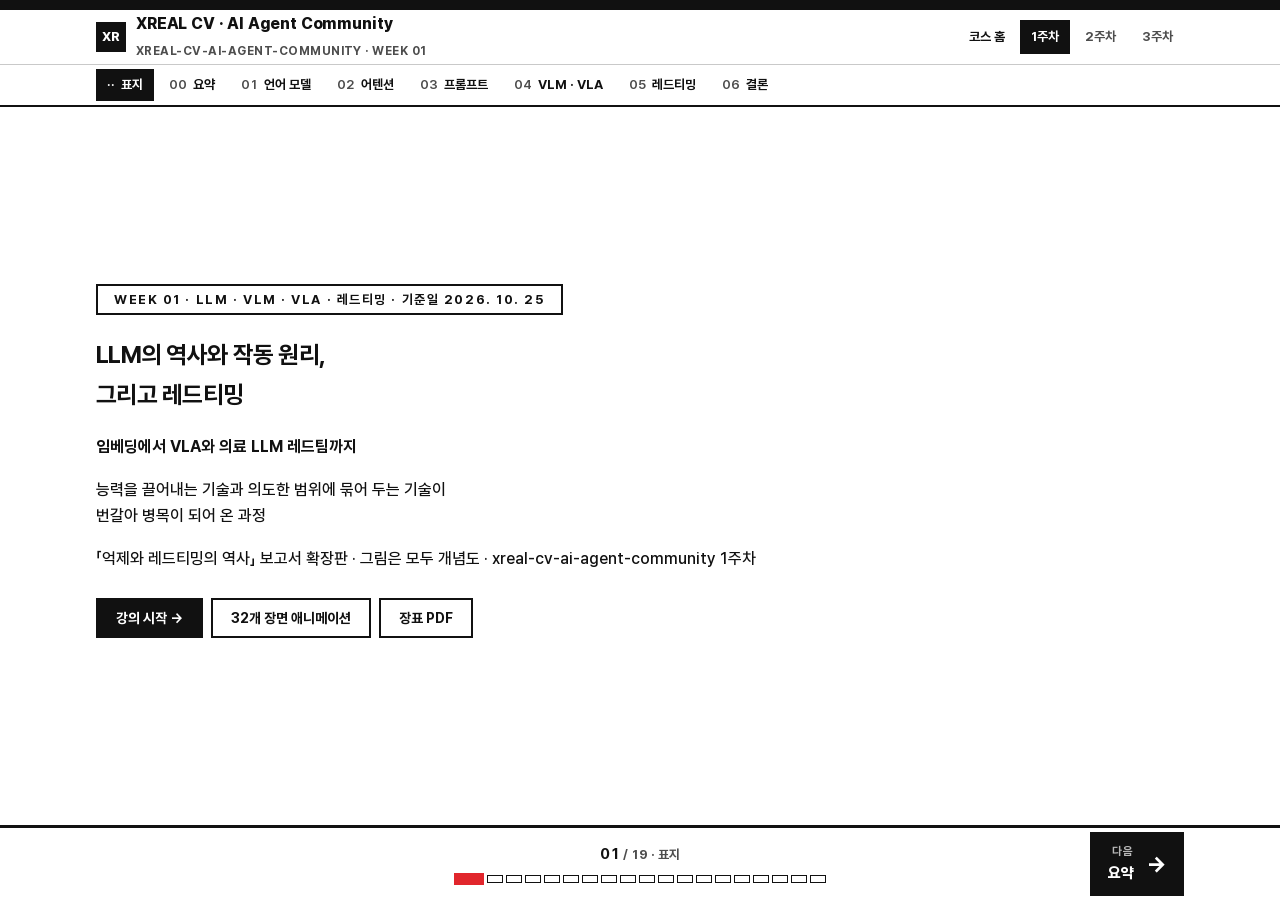
==== week1/index.html @ 7876fa95 "1주차를 스크롤 없는 슬라이드로 변경 긴 장을 19개 슬라이드로 나누고, 넓은 화면에서는 화면 높이에 맞춰 자동 축소한다. 휠·스페이스로도 넘긴다. 휴대폰은 슬라이드 안 스크롤 유" ====
<!doctype html>
<html lang="ko">
<head>
<meta charset="utf-8">
<meta name="viewport" content="width=device-width,initial-scale=1,viewport-fit=cover">
<title>1주차 · LLM의 역사와 작동 원리, 그리고 레드티밍 — XREAL CV · AI Agent Community</title>
<meta name="description" content="xreal-cv-ai-agent-community 1주차 강의. 임베딩에서 VLA와 의료 LLM 레드티밍까지.">
<link rel="stylesheet" href="../assets/style.css">
<style>
.secnav{border-top:1.5px solid var(--rule)}
.secnav .wrap{flex-wrap:nowrap!important;display:flex;gap:4px;overflow-x:auto;min-height:40px;align-items:center;scrollbar-width:none}
.secnav a{font-size:13px;font-weight:700;text-decoration:none;padding:4px 10px;white-space:nowrap;border:1.5px solid transparent}
.secnav a b{color:var(--sub);font-weight:600;margin-right:6px;font-variant-numeric:tabular-nums}
.secnav a:hover{border-color:var(--ink)}
.secnav a.on{background:var(--ink);color:#fff}
.secnav a.on b{color:#fff}
.secnav a.ok::after{content:" ✓";color:var(--accent)}
.sec{scroll-margin-top:104px}

/* 데모 공통 */
.demo{border:3px solid var(--ink);margin-top:28px}
.demo-h{display:flex;align-items:center;gap:12px;flex-wrap:wrap;border-bottom:2px solid var(--ink);padding:12px 18px}
.demo-h .tag{min-width:0}
.demo-h strong{font-size:17px;font-weight:800}
.demo-h .hint{margin-left:auto;font-size:12.5px;color:var(--sub);font-weight:700}
.demo-b{padding:22px}
.demo-f{border-top:1.5px solid var(--rule);padding:10px 18px;font-size:13px;color:var(--sub)}
.anim-link{display:inline-flex;gap:6px;align-items:center;font-size:13.5px;font-weight:700;margin-top:18px;text-decoration:none;border-bottom:2px solid var(--accent)}
.anim-link:hover{color:var(--accent)}

/* 연표 */
.tl{position:relative;display:grid;grid-template-columns:repeat(10,minmax(0,1fr));gap:6px;padding:8px 0 4px}
.tl::before{content:"";position:absolute;left:0;right:0;top:50%;height:2px;background:var(--ink)}
.tl button{position:relative;z-index:1;border:0;background:var(--ink);color:#fff;font-weight:800;font-size:15px;padding:9px 0;cursor:pointer;transition:background .15s,transform .15s}
.tl button:hover{transform:translateY(-2px)}
.tl button[aria-selected="true"]{background:var(--accent)}
.eras{display:grid;grid-template-columns:2fr 2fr 2fr 1fr 2fr 1fr;gap:6px;margin-top:14px}
.eras span{border:2px solid var(--ink);text-align:center;font-weight:800;font-size:13.5px;padding:8px 4px;transition:background .2s,color .2s}
.eras span.on{background:var(--ink);color:#fff}
.tl-card{display:grid;grid-template-columns:auto 1fr;gap:20px;align-items:start;border:2px solid var(--ink);margin-top:20px;padding:20px 22px;min-height:132px}
.tl-card .yr{font-size:52px;font-weight:800;line-height:1;letter-spacing:-.04em;color:var(--accent);font-variant-numeric:tabular-nums}
.tl-card h4{margin:0 0 4px;font-size:22px;font-weight:800}
.tl-card .who{font-weight:700;color:var(--sub);font-size:14px}
.tl-card p{margin:8px 0 0}
.tl-ctl{display:flex;gap:6px;margin-top:12px;flex-wrap:wrap}
@media (max-width:760px){.tl{grid-template-columns:repeat(5,minmax(0,1fr))}.tl::before{display:none}.eras{grid-template-columns:repeat(3,1fr)}.tl-card{grid-template-columns:1fr}.tl-card .yr{font-size:40px}}

/* n-gram */
.ng-ctx{display:flex;flex-wrap:wrap;gap:10px;align-items:stretch}
.wbox{border:2.5px solid var(--ink);padding:10px 18px;text-align:center;min-width:110px}
.wbox b{display:block;font-size:18px;font-weight:800}
.wbox span{font-size:12.5px;color:var(--sub)}
.wbox.dash{border-style:dashed;border-color:var(--sub);color:var(--sub)}
.wbox.solid{background:var(--ink);color:#fff}
.wbox.solid span{color:#ddd}
.wbox.solid.pulse{animation:pulse 1.6s infinite}
@keyframes pulse{50%{background:var(--accent)}}
.bars{margin-top:22px;display:grid;gap:10px}
.brow{display:grid;grid-template-columns:72px 1fr 54px 150px;gap:12px;align-items:center}
.brow label{font-weight:800;text-align:right}
.brow .trk{height:30px;border-left:2px solid var(--ink);position:relative}
.brow .trk i{position:absolute;left:0;top:0;bottom:0;width:0;border:2px solid var(--ink);border-left:0;transition:width .45s cubic-bezier(.2,.7,.2,1)}
.brow.top .trk i{background:var(--ink)}
.brow .p{font-weight:800;font-variant-numeric:tabular-nums}
.brow input{width:100%;accent-color:var(--accent)}
.brow small{display:block;font-size:11.5px;color:var(--sub);text-align:center}
@media (max-width:640px){.brow{grid-template-columns:60px 1fr 46px}.brow .ctl{grid-column:1/-1}}
.toggle{display:inline-flex;align-items:center;gap:8px;font-weight:700;font-size:14px;cursor:pointer;margin-top:14px}
.toggle input{accent-color:var(--accent);width:18px;height:18px}
.boom{display:grid;grid-template-columns:auto 1fr;gap:18px;align-items:center;margin-top:8px}
.boom input{accent-color:var(--accent);width:100%}
.boom .val{font-size:34px;font-weight:800;letter-spacing:-.03em;font-variant-numeric:tabular-nums}
.boom .val sup{font-size:18px}
.logbar{height:14px;border:2px solid var(--ink);margin-top:10px}
.logbar i{display:block;height:100%;background:var(--accent);transition:width .35s}

/* 셀프 어텐션 */
.toks{display:flex;flex-wrap:wrap;gap:8px}
.tok{position:relative;border:2.5px solid var(--ink);padding:10px 14px 26px;min-width:76px;text-align:center;font-weight:800;font-size:17px;transition:background .3s,color .3s,border-color .3s}
.tok .w{position:absolute;left:0;right:0;bottom:4px;font-size:12px;font-weight:700;color:var(--sub);font-variant-numeric:tabular-nums}
.tok .heat{position:absolute;left:0;bottom:0;height:4px;background:var(--accent);width:0;transition:width .5s}
.tok.q{background:var(--ink);color:#fff}
.tok.q .w{color:#ccc}
.tok.max{border-color:var(--accent);background:var(--accent-soft)}
.att-steps{display:grid;grid-template-columns:repeat(5,minmax(0,1fr));gap:6px;margin-top:20px}
.att-steps button{border:2px solid var(--ink);background:var(--bg);padding:10px 8px;font-weight:800;font-size:13.5px;cursor:pointer;text-align:left;line-height:1.35}
.att-steps button small{display:block;font-weight:600;color:var(--sub);font-size:12px}
.att-steps button[aria-selected="true"]{background:var(--ink);color:#fff}
.att-steps button[aria-selected="true"] small{color:#ccc}
.att-steps button.past{border-color:var(--accent)}
.att-say{margin-top:14px;min-height:3.3em;font-weight:600}
@media (max-width:700px){.att-steps{grid-template-columns:1fr 1fr}}

/* 마스크 격자 */
.mask-wrap{display:grid;grid-template-columns:minmax(0,auto) 1fr;gap:28px;align-items:start;margin-top:20px}
.mgrid{display:grid;gap:3px}
.mgrid i{width:30px;height:30px;border:1.5px solid var(--ink);background:var(--bg);transition:background .25s,opacity .25s,border-color .25s}
.mgrid i.on{background:var(--ink)}
.mgrid i.x{background:var(--accent);border-color:var(--accent)}
.mgrid i.off{opacity:.25}
.mlegend{display:flex;flex-wrap:wrap;gap:14px;font-size:12.5px;font-weight:700;margin-top:10px}
.mlegend span::before{content:"";display:inline-block;width:12px;height:12px;border:1.5px solid var(--ink);margin-right:6px;vertical-align:-1px}
.mlegend .a::before{background:var(--ink)}
.mlegend .b::before{background:var(--accent);border-color:var(--accent)}
.mlegend .c::before{opacity:.25}
.minfo dl{margin:0;display:grid;grid-template-columns:96px 1fr;gap:8px 14px}
.minfo dt{font-weight:800}
.minfo dd{margin:0}
@media (max-width:700px){.mask-wrap{grid-template-columns:1fr}.mgrid i{width:26px;height:26px}}

/* 프롬프트 방법론 */
.pm-grid{display:grid;grid-template-columns:repeat(auto-fill,minmax(min(100%,230px),1fr));gap:10px;margin-top:18px}
.pm{border:2px solid var(--ink);background:var(--bg);padding:14px 16px;text-align:left;cursor:pointer;transition:transform .15s,box-shadow .15s,opacity .25s}
.pm:hover{transform:translate(-3px,-3px);box-shadow:5px 5px 0 var(--ink)}
.pm[aria-expanded="true"]{background:var(--ink);color:#fff;box-shadow:5px 5px 0 var(--accent)}
.pm .g{font-size:11.5px;font-weight:800;letter-spacing:.06em;color:var(--accent)}
.pm .n{display:block;font-size:17px;font-weight:800;margin-top:2px}
.pm.dim{opacity:.18}
.pm-detail{border:3px solid var(--ink);margin-top:14px;padding:18px 22px;display:grid;grid-template-columns:1fr auto;gap:10px 20px;align-items:start}
.pm-detail h4{margin:0;font-size:22px;font-weight:800}
.pm-detail p{margin:4px 0 0}
.pm-detail .src{font-size:13.5px;color:var(--sub);grid-column:1/-1}
.pm-detail .src a{color:var(--ink);font-weight:700}
.pm-detail .num{font-size:40px;font-weight:800;line-height:1;color:var(--accent);font-variant-numeric:tabular-nums}

.flow{display:grid;gap:8px;justify-items:center;min-height:300px;margin-top:6px}
.frow{display:flex;gap:8px;justify-content:center;flex-wrap:wrap;opacity:0;transform:translateY(8px);transition:opacity .35s,transform .35s}
.frow.in{opacity:1;transform:none}
.fb{border:2px solid var(--ink);padding:7px 14px;font-weight:800;font-size:14px;min-width:84px;text-align:center;background:var(--bg)}
.fb.s{background:var(--ink);color:#fff}
.fb.r{border-color:var(--accent);color:var(--accent)}
.fb.x{border-style:dashed;border-color:var(--sub);color:var(--sub);text-decoration:line-through}
.fb.a{background:var(--accent);border-color:var(--accent);color:#fff}
.farr{font-weight:800;color:var(--sub);line-height:1}

.bb{display:grid;grid-template-columns:1fr 1fr;gap:0;border:3px solid var(--ink);margin-top:20px}
.bb > div{padding:20px 22px;transition:opacity .3s,background .3s}
.bb > div + div{border-left:3px solid var(--ink)}
.bb h4{margin:0 0 10px;font-size:18px;font-weight:800}
.bb pre{white-space:pre-wrap;font-family:var(--mono);font-size:13.5px;background:var(--soft);padding:12px 14px;margin:0 0 12px;line-height:1.55;border-left:4px solid var(--ink)}
.bb .old pre{border-left-color:var(--accent)}
.bb .dim{opacity:.3}
.bb .hot{background:var(--accent-soft)}
.switch{display:inline-flex;border:2px solid var(--ink);margin-top:18px}
.switch button{border:0;background:var(--bg);font-weight:800;font-size:14px;padding:9px 18px;cursor:pointer}
.switch button[aria-pressed="true"]{background:var(--ink);color:#fff}
@media (max-width:760px){.bb{grid-template-columns:1fr}.bb > div + div{border-left:0;border-top:3px solid var(--ink)}}

/* 파이프라인 (VLM · VLA) */
.pipe{display:flex;align-items:stretch;gap:0;flex-wrap:wrap;row-gap:10px}
.pipe .st{flex:1 1 120px;border:2.5px solid var(--ink);padding:12px 12px;text-align:center;transition:background .3s,color .3s,border-color .3s,transform .3s;background:var(--bg)}
.pipe .st b{display:block;font-size:15.5px;font-weight:800}
.pipe .st span{display:block;font-size:12.5px;color:var(--sub);margin-top:2px}
.pipe .st.on{border-color:var(--accent);background:var(--accent-soft);transform:translateY(-3px)}
.pipe .st.solid{background:var(--ink);color:#fff}
.pipe .st.solid span{color:#ccc}
.pipe .st.solid.on{background:var(--accent);border-color:var(--accent)}
.pipe .ar{flex:0 0 26px;display:grid;place-items:center;font-weight:800;color:var(--sub)}
.pipe .ar.on{color:var(--accent)}
.say{margin-top:16px;border-left:4px solid var(--accent);padding:6px 14px;min-height:3.2em;font-weight:600}
@media (max-width:760px){.pipe{flex-direction:column}.pipe .ar{transform:rotate(90deg);height:22px}}

/* 공격면 */
.surf{display:grid;grid-template-columns:repeat(5,minmax(0,1fr));gap:0;border:3px solid var(--ink)}
.surf .col{border-left:1.5px solid var(--ink);cursor:pointer;transition:background .2s,opacity .25s}
.surf .col:first-child{border-left:0}
.surf .col h5{margin:0;background:var(--ink);color:#fff;font-size:14.5px;font-weight:800;padding:10px 12px;text-align:center}
.surf .col ul{list-style:none;margin:0;padding:10px 12px;font-size:13.5px;min-height:110px}
.surf .col li{padding:3px 0}
.surf .col .def{border-top:1.5px dashed var(--ink);background:var(--soft)}
.surf .col .thr li::before{content:"■ ";color:var(--accent);font-size:10px}
.surf .col .def li::before{content:"□ ";font-size:10px}
.surf.focus .col{opacity:.3}
.surf.focus .col.on{opacity:1;background:var(--accent-soft)}
.surf.focus .col.on h5{background:var(--accent)}
.phase{display:grid;grid-template-columns:3fr 2fr;margin-bottom:8px;font-weight:800;font-size:13px;letter-spacing:.06em}
.phase span:last-child{text-align:right}
@media (max-width:860px){.surf{grid-template-columns:1fr 1fr}.surf .col{border-top:1.5px solid var(--ink)}.phase{display:none}}

.acc{border:3px solid var(--ink);margin-top:20px}
.acc details{border-top:1.5px solid var(--ink)}
.acc details:first-child{border-top:0}
.acc summary{list-style:none;cursor:pointer;padding:14px 18px;font-weight:800;font-size:16.5px;display:flex;gap:12px;align-items:center}
.acc summary::-webkit-details-marker{display:none}
.acc summary::after{content:"+";margin-left:auto;font-size:22px;line-height:1;transition:transform .2s}
.acc details[open] summary{background:var(--ink);color:#fff}
.acc details[open] summary::after{transform:rotate(45deg)}
.acc summary small{font-weight:600;font-size:13px;color:var(--sub)}
.acc details[open] summary small{color:#ccc}
.acc .bd{padding:14px 18px 18px;display:grid;grid-template-columns:120px 1fr;gap:6px 14px}
.acc .bd b{font-size:13.5px}

.coevo{width:100%;border-collapse:separate;border-spacing:0 8px;margin-top:14px}
.coevo th{font-size:13px;letter-spacing:.06em;text-align:left;padding:0 10px}
.coevo td{border:2px solid var(--ink);padding:11px 14px;font-weight:700;transition:background .3s,color .3s,border-color .3s}
.coevo td.arw{border:0;width:34px;text-align:center;color:var(--sub);padding:0}
.coevo tr{cursor:pointer}
.coevo tr.on td.c1{background:var(--ink);color:#fff}
.coevo tr.on td.c2{background:var(--accent);border-color:var(--accent);color:#fff;transition-delay:.25s}
.coevo tr.on td.c3{background:var(--accent-soft);border-color:var(--accent);transition-delay:.5s}
.coevo tr.on td.arw{color:var(--accent)}
@media (max-width:700px){.coevo td{padding:8px;font-size:13px}.coevo td.arw{width:16px}}

.concl .panel{position:relative;padding-top:56px}
.concl .n{position:absolute;top:0;left:0;background:var(--ink);color:#fff;font-weight:800;font-size:22px;width:44px;height:44px;display:grid;place-items:center}
.concl .panel:hover .n{background:var(--accent)}
.nextbox{margin-top:24px;border:3px solid var(--accent);padding:18px 22px;display:grid;grid-template-columns:120px 1fr;gap:14px}
.nextbox b{color:var(--accent);font-size:18px}
.nextbox p{margin:0}
@media (max-width:640px){.nextbox{grid-template-columns:1fr}}

/* ---------- 슬라이드: 한 화면에 한 장 ---------- */
body.paged{padding-bottom:84px}
.slide{display:none}
.slide.cur{display:block;animation:pgin .45s cubic-bezier(.2,.7,.2,1)}
.slide.cur.back{animation-name:pgback}
@keyframes pgin{from{opacity:0;transform:translateX(40px)}to{opacity:1;transform:none}}
@keyframes pgback{from{opacity:0;transform:translateX(-40px)}to{opacity:1;transform:none}}
.paged .sec{padding:0}
.paged .slide{padding:28px 0 24px}
.paged .slide > .hero{padding:0}
.paged .demo:first-child,.paged .slide > .tscroll:first-child .tbl,.paged .slide > .acc:first-child{margin-top:0}
.paged .foot{display:none}
.cont{display:flex;align-items:center;gap:10px;margin-bottom:16px;font-size:13px;font-weight:700;color:var(--sub)}
.cont .tag{min-width:0;padding:2px 12px}
/* 넓은 화면: 스크롤 없이 화면에 맞춘다 */
body.fit{overflow:hidden;height:100vh;height:100dvh;padding-bottom:0}
.fit main{position:fixed;left:0;right:0;top:var(--top,110px);bottom:var(--bot,76px);max-width:none;padding:0;overflow:hidden}
.fit .slide.cur{display:flex;flex-direction:column;justify-content:center;height:100%;padding:0}
.fit .slide .fitbox{width:100%;max-width:1120px;margin:0 auto;padding:18px max(16px,env(safe-area-inset-left,0px))}
.zoom-note{position:fixed;right:12px;top:calc(var(--top,110px) + 8px);z-index:30;font-size:11px;font-weight:700;color:var(--sub);background:var(--bg);border:1px solid var(--rule);padding:1px 6px;display:none}
.fit .zoom-note.on{display:none}
.fit .pm-grid{grid-template-columns:repeat(6,minmax(0,1fr));gap:8px;margin-top:14px}
.fit .pm{padding:10px 12px}
.fit .pm .n{font-size:15px}
.fit .pm-detail{padding:14px 18px;margin-top:12px}
.fit .pm-detail .num{font-size:32px}
.fit .bb > div{padding:16px 18px}
.fit .bb pre{margin-bottom:8px}
.fit .sec-head h2{font-size:clamp(24px,3.2vw,38px)}
.pager{position:fixed;left:0;right:0;bottom:0;z-index:45;background:var(--bg);border-top:3px solid var(--ink)}
.pager .wrap{display:grid;grid-template-columns:minmax(0,1fr) auto minmax(0,1fr);align-items:center;gap:16px;min-height:72px;padding-bottom:env(safe-area-inset-bottom,0px)}
.pg-btn{display:flex;align-items:center;gap:12px;border:2px solid var(--ink);background:var(--bg);padding:8px 16px;cursor:pointer;text-align:left;justify-self:start;max-width:100%;transition:background .15s,color .15s,border-color .15s}
.pg-btn.next{justify-self:end;text-align:right;background:var(--ink);color:#fff}
.pg-btn .k{font-size:22px;font-weight:800;line-height:1;transition:transform .2s}
.pg-btn .t{display:flex;flex-direction:column;min-width:0}
.pg-btn small{font-size:11.5px;font-weight:700;letter-spacing:.08em;opacity:.7}
.pg-btn b{font-size:15px;font-weight:800;white-space:nowrap;overflow:hidden;text-overflow:ellipsis}
.pg-btn:hover{border-color:var(--accent)}
.pg-btn.next:hover{background:var(--accent)}
.pg-btn:hover .k{transform:translateX(-4px)}
.pg-btn.next:hover .k{transform:translateX(4px)}
.pg-btn[disabled]{visibility:hidden}
.pg-mid{text-align:center}
.pg-count{font-size:13px;font-weight:700;color:var(--sub);font-variant-numeric:tabular-nums}
.pg-count b{color:var(--ink);font-size:15px}
.pg-dots{display:flex;align-items:center;gap:3px;height:14px;justify-content:center;margin-top:6px}
.pg-dots button{width:16px;height:8px;border:1.5px solid var(--ink);background:var(--bg);padding:0;cursor:pointer;transition:background .2s,width .2s}
.pg-dots button.seen{background:var(--rule)}
.pg-dots button.ok{background:var(--ink)}
.pg-dots button.grp{height:12px}
.pg-dots button.cur{background:var(--accent);border-color:var(--accent);width:30px}
.nextcard{display:grid;grid-template-columns:auto 1fr auto;align-items:center;gap:24px;margin-top:64px;border:4px solid var(--ink);padding:26px 30px;text-decoration:none;cursor:pointer;background:var(--bg);width:100%;text-align:left;transition:background .2s,color .2s,box-shadow .2s,transform .2s}
.nextcard .lb{font-size:13px;font-weight:800;letter-spacing:.14em;color:var(--accent)}
.nextcard .nm{font-size:clamp(24px,3.6vw,38px);font-weight:800;letter-spacing:-.03em;line-height:1.15}
.nextcard .ds{font-size:14.5px;color:var(--sub);margin-top:4px}
.nextcard .ar{font-size:44px;font-weight:800;transition:transform .2s}
.nextcard .no{font-size:56px;font-weight:800;line-height:1;letter-spacing:-.04em;font-variant-numeric:tabular-nums}
.nextcard:hover{background:var(--ink);color:#fff;transform:translate(-4px,-4px);box-shadow:8px 8px 0 var(--accent)}
.nextcard:hover .ds{color:#ccc}
.nextcard:hover .ar{transform:translateX(8px)}
@media (max-width:700px){
  .pager .wrap{grid-template-columns:auto 1fr auto;gap:8px;min-height:62px}
  .pg-btn{padding:8px 12px}.pg-btn .t{display:none}
  .pg-dots button{width:14px}.pg-dots button.cur{width:24px}
  .nextcard{grid-template-columns:1fr auto;padding:20px}.nextcard .no{display:none}
}
</style>
</head>
<body>
<header class="topbar">
  <div class="wrap">
    <a class="brand" href="../"><span class="mark">XR</span><span>XREAL CV · AI Agent Community<br><small>XREAL-CV-AI-AGENT-COMMUNITY · WEEK 01</small></span></a>
    <nav class="topnav" aria-label="주차">
      <a href="../">코스 홈</a>
      <a href="./" aria-current="page">1주차</a>
      <a href="../week2/" class="locked">2주차</a>
      <a href="../week3/" class="locked">3주차</a>
    </nav>
  </div>
  <nav class="secnav" aria-label="장 이동">
    <div class="wrap" id="secnav">
      <a href="#cover"><b>··</b>표지</a>
      <a href="#summary"><b>00</b>요약</a>
      <a href="#lm" data-k="lm"><b>01</b>언어 모델</a>
      <a href="#att" data-k="att"><b>02</b>어텐션</a>
      <a href="#prompt" data-k="prompt"><b>03</b>프롬프트</a>
      <a href="#vlm" data-k="vlm"><b>04</b>VLM · VLA</a>
      <a href="#redteam" data-k="redteam"><b>05</b>레드티밍</a>
      <a href="#conclusion"><b>06</b>결론</a>
    </div>
  </nav>
  <div class="readbar"></div>
</header>

<main class="wrap">
  <!-- 표지 -->
  <section class="hero" id="cover" data-name="표지">
    <div class="rv"><span class="tag line">WEEK 01 · LLM · VLM · VLA · 레드티밍 · 기준일 2026. 10. 25</span></div>
    <h1 class="rv">LLM의 역사와 작동 원리,<br>그리고 레드티밍</h1>
    <div class="slab rv">
      <b>임베딩에서 VLA와 의료 LLM 레드팀까지</b>
      <p>능력을 끌어내는 기술과 의도한 범위에 묶어 두는 기술이<br>번갈아 병목이 되어 온 과정</p>
    </div>
    <p class="note rv">「억제와 레드티밍의 역사」 보고서 확장판 · 그림은 모두 개념도 · xreal-cv-ai-agent-community 1주차</p>
    <div class="btns rv">
      <a class="btn primary" href="#summary">강의 시작 →</a>
      <a class="btn" href="animations.html">32개 장면 애니메이션</a>
      <a class="btn" href="slides-v0.4.pdf">장표 PDF</a>
    </div>
  </section>

  <!-- 00 요약 -->
  <section class="sec" id="summary" data-name="요약">
    <div class="sec-head rv">
      <div class="eyebrow"><span class="tag">요약</span><span>이 강의의 줄기</span></div>
      <h2>언어 모델의 역사는 끌어내기와 묶어 두기가 번갈아 병목이 된 과정이다</h2>
    </div>
    <div class="panel thick rv" style="margin-top:28px">
      <p style="margin:0;font-size:17px">임베딩, 어텐션, 대규모 사전학습이 능력을 만들었고 프롬프트 엔지니어링은 그 능력을 끌어내는 기술로 출발했다. 2023년까지 사용자는 "단계별로 생각하라" 같은 문구로 부족한 부분을 메웠지만, 2025~2026년 OpenAI와 Anthropic의 공식 가이드는 독려 문구를 줄이고 범위를 정하라고 권한다. 병목이 <b>능력 부족에서 능력 과잉으로</b> 옮겨갔기 때문이다.</p>
    </div>
    <div class="grid g3">
      <div class="stat rv"><div class="big" data-count="0.001" data-dec="3" data-suf="%">0.001%</div><h4>학습 토큰을 오정보로 바꾼 비율</h4><p>이것만으로 해로운 출력이 늘었다 (Alber 외, 2025)</p></div>
      <div class="stat rv"><div class="big">영상 속 지시</div><h4>VLM이 병변을 놓치게 유도</h4><p>종양학 영상에 숨긴 지시 (Clusmann 외, 2025)</p></div>
      <div class="stat rv"><div class="big"><span data-count="50">50</span>~<span data-count="82" data-suf="%">82%</span></div><h4>허위 세부정보를 사실처럼 부연한 비율</h4><p>임상 사례 300개, 6개 모델 (Omar 외, 2025)</p></div>
    </div>
    <div class="redline rv"><b>레드티밍</b><p>레드티밍은 같은 메커니즘을 반대 방향에서 다룬다. 퓨샷 학습은 many-shot 탈옥이, 자동 프롬프트 최적화는 GCG가, 도구 사용은 간접 프롬프트 인젝션이 되었다. "LLM을 오작동시키는 기술"은 결함을 찾아 고치는 절차의 수단 중 하나다.</p></div>
  </section>

  <!-- 01 언어 모델 -->
  <section class="sec" id="lm" data-name="언어 모델">
    <div class="sec-head rv">
      <div class="eyebrow"><span class="tag">01 언어 모델</span><span>그림 1 · 언어 모델의 계보</span></div>
      <h2>통계 모델에서 멀티모달·추론 모델까지 여섯 시기를 거쳤다</h2>
      <p>연도를 누르면 그 시기의 핵심이 나온다. ‘자동 재생’을 누르면 1948년부터 차례로 넘어간다.</p>
    </div>
    <div class="demo rv">
      <div class="demo-h"><span class="tag">연표</span><strong>언어 모델의 계보</strong><span class="hint">← → 키로도 이동</span></div>
      <div class="demo-b">
        <div class="tl" id="tl" role="tablist" aria-label="연도"></div>
        <div class="eras" id="eras"><span>통계·순환망</span><span>분산 표현</span><span>어텐션</span><span>사전학습</span><span>대규모화·정렬</span><span>멀티모달·추론</span></div>
        <div class="tl-card" id="tlCard" aria-live="polite"></div>
        <div class="tl-ctl"><button class="btn" id="tlPrev" type="button">← 이전</button><button class="btn primary" id="tlPlay" type="button">자동 재생</button><button class="btn" id="tlNext" type="button">다음 →</button></div>
      </div>
      <div class="demo-f">가로축 간격은 사건 순서이며 시간 비례가 아니다. 섀넌 1948과 GPT-1 2018은 원문에서 (미검증)으로 표시된 항목이다.</div>
    </div>

    <div class="brk"></div>
    <div class="demo rv">
      <div class="demo-h"><span class="tag">실습</span><strong>n-gram은 앞의 n−1개 단어만 보고 다음 단어의 확률을 센다</strong><span class="hint">막대 옆 슬라이더로 말뭉치 횟수를 바꿔 보기</span></div>
      <div class="demo-b">
        <div class="ng-ctx">
          <div class="wbox dash"><b>나는</b><span>보지 않음</span></div>
          <div class="wbox dash"><b>어제</b><span>보지 않음</span></div>
          <div class="wbox"><b>학교에서</b><span>문맥 w(t−2)</span></div>
          <div class="wbox"><b>밥을</b><span>문맥 w(t−1)</span></div>
          <div class="wbox solid pulse"><b id="ngPick">?</b><span>예측할 w(t)</span></div>
        </div>
        <p class="cap">트라이그램(n = 3)의 문맥은 앞의 2단어. 이보다 앞의 단어는 계산에 쓰지 않는다 (마르코프 가정).</p>
        <div class="bars" id="ngBars"></div>
        <label class="toggle"><input type="checkbox" id="ngSmooth"> 스무딩(add-1) 켜기 · 본 적 없는 ‘버렸다’에도 확률을 나눠 준다</label>
        <div class="formula" id="ngF">P(먹었다 | 학교에서, 밥을) = C(학교에서 밥을 먹었다) ÷ C(학교에서 밥을) = 60 ÷ 100 = 0.60</div>
      </div>
      <div class="demo-f">예시 값. C(·)는 학습 말뭉치에서 그 단어열이 나온 횟수다.</div>
    </div>

    <div class="brk"></div>
    <div class="demo rv">
      <div class="demo-h"><span class="tag">실습</span><strong>n을 키울 때의 문제 · 차원의 저주</strong></div>
      <div class="demo-b">
        <div class="boom">
          <div><div class="kicker">n = <span id="nVal">3</span> · 어휘 10,000개</div><div class="val" id="nBig">10<sup>12</sup></div></div>
          <div><input type="range" min="1" max="8" value="3" id="nRange" aria-label="n 값"><div class="logbar"><i id="nBar"></i></div></div>
        </div>
        <p class="cap">가능한 단어열 수는 어휘 크기의 n제곱으로 늘어난다. 늘어난 조합 대부분이 말뭉치에 나오지 않아 데이터가 감당하지 못한다. 신경망 언어 모델(NPLM, Bengio 외 2003)은 단어마다 연속 벡터를 학습해 이 문제를 풀었다. "고양이가 소파에서 잔다"를 배운 모델이 "강아지가 소파에서 잔다"에도 높은 확률을 준다.</p>
      </div>
    </div>

    <div class="tscroll rv">
      <table class="tbl">
        <thead><tr><th>구조</th><th>시기</th><th>핵심</th><th>남은 문제</th></tr></thead>
        <tbody>
          <tr><td>RNN</td><td>2010년대 초중반</td><td>단어를 하나씩 읽으며 은닉 상태 갱신</td><td>긴 문장에서 기울기 소실</td></tr>
          <tr><td>LSTM</td><td>Neural Computation 1997</td><td>게이트로 정보를 남기거나 지움</td><td>순차 계산이라 병렬화가 어려움</td></tr>
          <tr><td>seq2seq</td><td>arXiv 1409.3215, 2014.09</td><td>인코더가 문장 전체를 고정 길이 벡터로 압축</td><td>고정 길이 병목</td></tr>
        </tbody>
      </table>
    </div>
    <a class="anim-link rv" href="animations.html#lm">▶ 애니메이션으로 보기 · n-gram, NPLM, RNN, LSTM, word2vec</a><br>
    <button class="btn done-btn" type="button" data-done="w1:lm"></button>
  </section>

  <!-- 02 어텐션 -->
  <section class="sec" id="att" data-name="어텐션">
    <div class="sec-head rv">
      <div class="eyebrow"><span class="tag">02 어텐션</span><span>그림 3 · 셀프 어텐션의 계산</span></div>
      <h2>각 토큰은 쿼리로 다른 토큰의 키와 유사도를 구해 값을 가중합한다</h2>
      <p>어텐션은 입력을 벡터 하나로 압축할 필요를 없앴다. 아래 단계를 하나씩 눌러 ‘지쳐서’가 어디에 주목하는지 따라가 보자.</p>
    </div>
    <div class="demo rv">
      <div class="demo-h"><span class="tag">실습</span><strong>‘지쳐서’가 주목하는 곳</strong><span class="hint">단계 버튼 또는 ‘재생’</span></div>
      <div class="demo-b">
        <div class="toks" id="toks"></div>
        <div class="att-steps" id="attSteps" role="tablist"></div>
        <p class="att-say" id="attSay" aria-live="polite"></p>
        <div class="btns" style="margin-top:6px"><button class="btn primary" id="attPlay" type="button">재생</button></div>
        <div class="formula">Attention(Q, K, V) = softmax(QKᵀ / √dₖ) · V &nbsp;(Vaswani 외, 2017)</div>
      </div>
      <div class="demo-f">가중치는 장표와 같은 예시 값이다. 점수는 그 가중치가 나오도록 거꾸로 맞춘 설명용 값이다. 멀티헤드 어텐션은 이 계산을 h개 헤드에서 병렬로 수행한다.</div>
    </div>

    <div class="brk"></div>
    <div class="demo rv">
      <div class="demo-h"><span class="tag">그림 4</span><strong>같은 트랜스포머 블록이 마스크와 목표에 따라 세 갈래로 나뉘었다</strong></div>
      <div class="demo-b">
        <div class="chips" role="tablist" id="maskTabs">
          <button class="chip" role="tab" data-m="bert" aria-selected="true">인코더 전용 · BERT</button>
          <button class="chip" role="tab" data-m="gpt" aria-selected="false">디코더 전용 · GPT 계열</button>
          <button class="chip" role="tab" data-m="t5" aria-selected="false">인코더-디코더 · T5</button>
        </div>
        <div class="mask-wrap">
          <div><div class="mgrid" id="mgrid"></div><div class="mlegend"><span class="a">볼 수 있음</span><span class="b">교차 어텐션</span><span class="c">가려짐</span></div></div>
          <div class="minfo" id="minfo" aria-live="polite"></div>
        </div>
      </div>
      <div class="demo-f">격자의 행은 ‘보는 토큰’, 열은 ‘보이는 토큰’이다. T5의 과제 접두어는 프롬프트의 직접적인 전신이다.</div>
    </div>

    <div class="brk"></div>
    <div class="tscroll rv">
      <table class="tbl">
        <thead><tr><th>연구</th><th>출처</th><th>보고한 내용</th></tr></thead>
        <tbody>
          <tr><td>스케일링 법칙 (Kaplan 외)</td><td>arXiv 2001.08361, 2020.01</td><td>손실이 파라미터 수, 데이터 양, 연산량에 대해 거듭제곱 법칙으로 줄어든다</td></tr>
          <tr><td>GPT-3</td><td>arXiv 2005.14165, 2020</td><td>1,750억 파라미터에서 미세조정 없이 프롬프트 속 예시만으로 새 과제를 수행 (인컨텍스트 학습)</td></tr>
          <tr><td>Chinchilla (Hoffmann 외)</td><td>arXiv 2203.15556, 2022.03</td><td>같은 연산 예산에서는 모델 크기와 학습 토큰 수를 같은 비율로 늘리는 것이 최적</td></tr>
          <tr><td>InstructGPT (Ouyang 외)</td><td>arXiv 2203.02155, 2022.03</td><td>시연과 선호 비교로 미세조정하는 RLHF. 평가자들이 13억 InstructGPT를 1,750억 GPT-3보다 선호</td></tr>
          <tr><td>ChatGPT</td><td>2022.11 공개</td><td>RLHF를 대화형으로 다듬어 LLM이 연구실 밖으로 나왔다</td></tr>
        </tbody>
      </table>
    </div>
    <div class="redline rv"><b>전환점</b><p>여기서부터 프롬프트 엔지니어링과 레드티밍이 본격적으로 시작된다.</p></div>
    <a class="anim-link rv" href="animations.html#att">▶ 애니메이션으로 보기 · seq2seq 병목, 셀프 어텐션, Transformer, 세 갈래</a><br>
    <button class="btn done-btn" type="button" data-done="w1:att"></button>
  </section>

  <!-- 03 프롬프트 -->
  <section class="sec" id="prompt" data-name="프롬프트">
    <div class="sec-head rv">
      <div class="eyebrow"><span class="tag">03 프롬프트</span><span>프롬프트 방법론 한눈에 보기</span></div>
      <h2>강의에서 다루는 열여덟 가지 방법론과 원본 논문</h2>
      <p>묶음을 골라 걸러 보고, 카드를 누르면 핵심 문장과 원본 논문이 나온다.</p>
    </div>
    <div class="demo rv">
      <div class="demo-h"><span class="tag">18</span><strong>방법론 카드</strong><span class="hint" id="pmCount">18개 표시</span></div>
      <div class="demo-b">
        <div class="chips" id="pmFilter"></div>
        <div class="pm-grid" id="pmGrid"></div>
        <div class="pm-detail" id="pmDetail" aria-live="polite"></div>
      </div>
      <div class="demo-f">각 장의 예시 프롬프트와 출력 예는 강의용으로 새로 작성한 것이다. 논문의 수치는 arXiv 초록이나 학회 페이지에서 확인한 값만 옮겼다.</div>
    </div>

    <div class="brk"></div>
    <div class="demo rv">
      <div class="demo-h"><span class="tag">그림 6</span><strong>추론 패턴은 하나의 사슬에서 탐색과 도구 행동의 반복으로 넓어졌다</strong></div>
      <div class="demo-b">
        <div class="chips" role="tablist" id="flowTabs"></div>
        <div class="flow" id="flow" style="margin-top:20px"></div>
        <p class="say" id="flowSay"></p>
      </div>
    </div>

    <div class="brk"></div>
    <div class="sec-head rv" style="margin-top:44px">
      <div class="eyebrow"><span class="tag">03 프롬프트</span><span>부스터에서 브레이크로</span></div>
      <h2 style="font-size:clamp(22px,3.2vw,32px)">2025~2026년 공식 가이드는 독려 문구를 빼고 범위를 정하라고 권한다</h2>
    </div>
    <div class="rv">
      <div class="switch" id="bbSwitch"><button type="button" aria-pressed="true" data-v="both">둘 다 보기</button><button type="button" aria-pressed="false" data-v="old">2023년</button><button type="button" aria-pressed="false" data-v="new">2025~2026년</button></div>
      <div class="bb" id="bb">
        <div class="old"><h4>2023년 · 강한 독려 문구의 유행</h4>
          <pre>심호흡을 하고 단계별로 생각해.
이건 내 경력에 매우 중요해.
CRITICAL: You MUST be THOROUGH.</pre>
          <ul class="sq"><li>OPRO의 "심호흡" 문구</li><li>EmotionPrompt (arXiv 2307.11760, 미검증): "내 경력에 매우 중요하다" 같은 감정 자극</li><li>Principled Instructions (arXiv 2312.16171): 26개 원칙</li></ul></div>
        <div class="new"><h4>2025~2026년 · 줄이고 범위를 정하라</h4>
          <pre>이 PR의 변경 이유를 3문장으로 요약하라.
범위: 변경된 파일과 그 이유만.
확실하지 않으면 "확인 필요"라고 적는다.</pre>
          <ul class="sq"><li>GPT-4.1 가이드(2025.04): 지시를 더 면밀하고 문자 그대로 따르도록 학습됨</li><li>GPT-5 가이드(2025.08): "Prompting for less eagerness" 절</li><li>Anthropic: "CRITICAL: You MUST…" 같은 공격적 문구가 도구 과잉 호출을 일으킬 수 있으니 평범한 문구로</li></ul></div>
      </div>
      <p class="cap">위 두 프롬프트는 강의용으로 새로 쓴 예시다.</p>
    </div>
    <div class="brk"></div>
    <div class="redline rv"><b>판정</b><p>이 변화는 "끌어내기에서 억제로"보다 <b>조향성·통제 가능성으로의 이동</b>으로 부르는 편이 정확하다. 억제는 HHH 정렬, RLHF처럼 모델 개발 층에서 처음부터 중심이었고, 끌어내기는 추론 학습과 test-time compute로 모델 안에 들어갔다.</p></div>
    <a class="anim-link rv" href="animations.html#pr">▶ 애니메이션으로 보기 · Zero-shot부터 APE·OPRO까지 19개 장면</a><br>
    <button class="btn done-btn" type="button" data-done="w1:prompt"></button>
  </section>

  <!-- 04 VLM · VLA -->
  <section class="sec" id="vlm" data-name="VLM · VLA">
    <div class="sec-head rv">
      <div class="eyebrow"><span class="tag">04 VLM</span><span>그림 7 · VLM의 일반 구조</span></div>
      <h2>VLM은 이미지를 시각 토큰으로 바꿔 텍스트와 같은 시퀀스로 읽는다</h2>
      <p>연결 모듈을 바꿔 보면 시각 정보를 LLM에 넣는 방식이 달라진다.</p>
    </div>
    <div class="demo rv">
      <div class="demo-h"><span class="tag">실습</span><strong>VLM 파이프라인</strong>
        <div class="chips" id="connTabs" style="margin-left:auto">
          <button class="chip" data-c="0" aria-pressed="true">투영(MLP) · LLaVA</button>
          <button class="chip" data-c="1" aria-pressed="false">Q-Former · BLIP-2</button>
          <button class="chip" data-c="2" aria-pressed="false">리샘플러 · Flamingo</button>
        </div>
      </div>
      <div class="demo-b">
        <div class="pipe" id="vlmPipe">
          <div class="st"><b>이미지</b><span>X-ray 영상</span></div><div class="ar">→</div>
          <div class="st"><b>패치 분할</b><span>예: 16×16</span></div><div class="ar">→</div>
          <div class="st"><b>비전 인코더</b><span>ViT / CLIP</span></div><div class="ar">→</div>
          <div class="st"><b id="connName">투영(MLP)</b><span id="connSub">LLaVA</span></div><div class="ar">→</div>
          <div class="st"><b>LLM (디코더)</b><span>시각 + 텍스트 토큰</span></div><div class="ar">→</div>
          <div class="st solid"><b>출력</b><span>"폐렴 소견이 보입니다…"</span></div>
        </div>
        <p class="say" id="vlmSay"></p>
        <div class="btns" style="margin-top:8px"><button class="btn primary" id="vlmPlay" type="button">흐름 재생</button></div>
      </div>
      <div class="demo-f">CLIP은 4억 개 이미지-텍스트 쌍을 대조 학습해 두 모달리티를 같은 임베딩 공간에 둔다. 가장 단순한 선형 투영(LLaVA)이 가장 널리 퍼졌다.</div>
    </div>

    <div class="brk"></div>
    <div class="sec-head rv" style="margin-top:44px">
      <div class="eyebrow"><span class="tag">04 VLA</span><span>그림 8 · VLA의 작동 원리</span></div>
      <h2 style="font-size:clamp(22px,3.2vw,32px)">VLA는 VLM이 보고 이해한 것을 로봇 행동으로 출력한다</h2>
    </div>
    <div class="demo rv">
      <div class="demo-h"><span class="tag">실습</span><strong>행동 출력 방식</strong>
        <div class="chips" id="actTabs" style="margin-left:auto">
          <button class="chip" data-a="0" aria-pressed="true">이산 행동 토큰 · RT-2, OpenVLA</button>
          <button class="chip" data-a="1" aria-pressed="false">연속 행동 생성 · π0</button>
        </div>
      </div>
      <div class="demo-b">
        <div class="pipe" id="vlaPipe">
          <div class="st"><b>카메라 영상</b><span>+ 언어 지시</span><span>"빨간 컵을 집어"</span></div><div class="ar">→</div>
          <div class="st"><b>VLM 백본</b><span>웹 규모 이미지·텍스트로 사전학습된 지식</span></div><div class="ar">→</div>
          <div class="st"><b id="actName">이산 행동 토큰</b><span id="actSub">각 차원을 256 구간으로 나눠 텍스트처럼 자기회귀 생성</span></div><div class="ar">→</div>
          <div class="st solid"><b>로봇 제어</b><span>Δx, Δy, Δz, 회전, 그리퍼</span></div><div class="ar">↺</div>
          <div class="st"><b>새 관측</b><span>환경이 바뀌면 다시 추론 (폐루프 제어)</span></div>
        </div>
        <p class="say" id="vlaSay"></p>
      </div>
      <div class="demo-f">핵심 아이디어: 로봇 행동을 ‘또 하나의 언어’로 취급하면, 웹에서 배운 의미 지식이 처음 보는 물체·지시로 일반화되는 데 쓰인다.</div>
    </div>
    <div class="brk"></div>
    <div class="tscroll rv">
      <table class="tbl">
        <thead><tr><th>모델</th><th>출처</th><th>핵심</th><th>보고 수치</th></tr></thead>
        <tbody>
          <tr><td>RT-1</td><td>arXiv 2212.06817, 2022.12</td><td>트랜스포머 정책</td><td>로봇 13대, 17개월, 시연 약 13만 개</td></tr>
          <tr><td>RT-2</td><td>arXiv 2307.15818, CoRL 2023</td><td>VLA라는 이름 등장. 행동을 텍스트 토큰으로</td><td>6자유도 변위와 그리퍼를 256개 구간 토큰으로</td></tr>
          <tr><td>OpenVLA</td><td>arXiv 2406.09246, CoRL 2024</td><td>70억 파라미터 공개 VLA</td><td>29개 과제에서 RT-2-X(550억)보다 성공률 절대값 16.5% 높음</td></tr>
          <tr><td>π0</td><td>arXiv 2410.24164, 2024.10</td><td>행동 전문가 약 3억 + flow matching</td><td>전체 33억 파라미터, 최대 50Hz 제어</td></tr>
          <tr><td>GR00T N1</td><td>arXiv 2503.14734, 2025.03</td><td>System 2 비전-언어 + System 1 디퓨전 트랜스포머</td><td>휴머노이드용, 끝단까지 함께 학습</td></tr>
        </tbody>
      </table>
    </div>
    <div class="redline rv"><b>안전이 다른 이유</b><p>VLA의 출력은 물리적 행동이라 사람이 걸러낼 기회가 없다. 텍스트 LLM의 탈옥 기법이 로봇 제어로 그대로 옮겨갈 수 있다.</p></div>
    <a class="anim-link rv" href="animations.html#vlm">▶ 애니메이션으로 보기 · VLM, ViT, CLIP, 연결 모듈, VLA</a><br>
    <button class="btn done-btn" type="button" data-done="w1:vlm"></button>
  </section>

  <!-- 05 레드티밍 -->
  <section class="sec" id="redteam" data-name="레드티밍">
    <div class="sec-head rv">
      <div class="eyebrow"><span class="tag red">05 레드티밍</span><span>레드티밍이란 무엇인가</span></div>
      <h2>오작동시키는 방법은 레드티밍의 수단일 뿐 목적이 아니다</h2>
    </div>
    <div class="panel thick rv" style="margin-top:28px">
      <p style="margin:0;font-size:17px"><b>이 강의의 정의.</b> 레드티밍은 승인된 팀이 적대자의 관점을 취해 AI 시스템의 결함·취약점·위험 능력을 체계적으로 찾아내고, 이를 문서화해 완화로 연결하는 구조화된 시험이다. 의도와 다른 오작동을 유발하는 공격 기법은 그 주된 수단 중 하나다.</p>
    </div>

    <div class="demo rv">
      <div class="demo-h"><span class="tag red">그림 10</span><strong>공격면은 학습 시점(가중치)과 추론 시점(입력·도구)으로 나뉜다</strong><span class="hint">열을 누르면 그 단계만 강조</span></div>
      <div class="demo-b">
        <div class="phase"><span>학습 시점 →</span><span>→ 추론 시점</span></div>
        <div class="surf" id="surf"></div>
      </div>
      <div class="demo-f">■ 위협 · □ 방어. 각 칸의 위협이 실제로 성립하는지 승인된 시험으로 확인하고, 결과를 방어 설계로 되돌리는 절차가 레드티밍의 자리다.</div>
    </div>

    <div class="brk"></div>
    <div class="acc rv" id="acc"></div>
    <p class="cap rv">NIST AI 100-2 E2025와 OWASP LLM Top 10 2025(프롬프트 인젝션 1위)를 바탕으로 정리했다. 공격 기법은 개념과 연구 결과만 다룬다.</p>

    <div class="brk"></div>
    <div class="demo rv">
      <div class="demo-h"><span class="tag red">그림 11</span><strong>능력을 끌어내는 메커니즘은 예외 없이 공격면이 되었다</strong><span class="hint">행을 누르거나 ‘자동 재생’</span></div>
      <div class="demo-b">
        <table class="coevo" id="coevo">
          <thead><tr><th>끌어낸 능력</th><th></th><th style="color:var(--accent)">열린 공격면</th><th></th><th>대응한 억제·조향</th></tr></thead>
          <tbody></tbody>
        </table>
        <div class="btns" style="margin-top:8px"><button class="btn primary" id="coPlay" type="button">자동 재생</button></div>
      </div>
      <div class="demo-f">공격에 대한 대응은 다시 억제·조향 수단이 되었다. 같은 메커니즘의 세 얼굴이다.</div>
    </div>
    <button class="btn done-btn" type="button" data-done="w1:redteam"></button>
  </section>

  <!-- 06 결론 -->
  <section class="sec concl" id="conclusion" data-name="결론">
    <div class="sec-head rv">
      <div class="eyebrow"><span class="tag">결론</span><span>1주차 정리</span></div>
      <h2>능력이 커질 때마다 조향의 정밀도에 대한 요구도 함께 커진다</h2>
      <p>VLM은 이미지를, VLA는 행동을 토큰으로 바꿨다. 레드티밍은 이 확장의 매 단계를 반대 방향에서 따라왔으므로 "끌어내기에서 억제로"라는 시대 구분보다 공진화 모델이 증거에 더 잘 맞는다.</p>
    </div>
    <div class="grid g3">
      <div class="panel rv"><span class="n">1</span><h3>절차로서의 레드티밍</h3><p style="margin:0">모델을 깨는 기술이 아니라 결함을 찾아 고치는 절차로 다뤄야 위협 모델, 문서화, 완화라는 산출물이 남는다.</p></div>
      <div class="panel rv"><span class="n">2</span><h3>시스템 설계로 내려간 억제</h3><p style="margin:0">적응형 공격이 방어 대부분을 무력화했으므로 억제는 권한·격리·정보 흐름 설계로 내려가야 한다. VLA에서는 더 엄격해야 한다.</p></div>
      <div class="panel rv"><span class="n">3</span><h3>의료 평가의 보완</h3><p style="margin:0">데이터 무결성, 오류가 섞인 일상 입력, 형평성, 모델 버전 간 회귀를 함께 시험하는 레드티밍으로 벤치마크를 보완해야 한다.</p></div>
    </div>
    <div class="nextbox rv"><b>다음 과제</b><p>sandbagging과 평가 인식이 보여 주듯 시험받는 모델이 시험을 알아챌 수 있다면, 관찰이 행동을 바꾸지 않는 측정 방법을 찾는 일이 다음 과제가 된다.</p></div>
    <div class="btns rv">
      <a class="btn primary" href="animations.html">32개 장면 애니메이션 보기</a>
      <a class="btn" href="slides-v0.4.pdf">장표 PDF 내려받기</a>
      <a class="btn" href="../">코스 홈으로</a>
    </div>
  </section>
</main>
<span class="zoom-note" id="zoomNote"></span>

<nav class="pager" id="pager" aria-label="페이지 넘기기">
  <div class="wrap">
    <button class="pg-btn" id="pgPrev" type="button"><span class="k">←</span><span class="t"><small>이전</small><b id="pgPrevName"></b></span></button>
    <div class="pg-mid"><div class="pg-count"><b id="pgNum">01</b> / <span id="pgTot">08</span> · <span id="pgName"></span></div><div class="pg-dots" id="pgDots"></div></div>
    <button class="pg-btn next" id="pgNext" type="button"><span class="t"><small>다음</small><b id="pgNextName"></b></span><span class="k">→</span></button>
  </div>
</nav>

<footer class="foot">
  <div class="wrap">
    <p><strong>XREAL CV · AI Agent Community</strong> · <span class="domain">qnftk020.github.io/xreal-cv-ai-agent-community</span> · WEEK 01</p>
    <p>원본 장표: 「LLM의 역사와 작동 원리, 그리고 레드티밍」 v0.4 · 기준일 2026. 10. 25. 모든 그림은 개념도이며 ‘예시 값’으로 표시한 수치는 설명용이다.</p>
  </div>
</footer>

<script src="../assets/common.js"></script>
<script src="week1.js"></script>
</body>
</html>
---- assets/style.css ----
/* XREAL CV · AI Agent Community — 강의 페이지 공통 스타일
   원본 장표(흑백 · Pretendard · 굵은 검은 테두리 · 빨간 강조)와 같은 토큰을 쓴다.
   Pretendard는 SIL Open Font License 1.1 (github.com/orioncactus/pretendard) */
@font-face{font-family:"Pretendard";font-weight:500;font-display:swap;src:url(fonts/pretendard-500.woff2) format("woff2")}
@font-face{font-family:"Pretendard";font-weight:600;font-display:swap;src:url(fonts/pretendard-600.woff2) format("woff2")}
@font-face{font-family:"Pretendard";font-weight:700;font-display:swap;src:url(fonts/pretendard-700.woff2) format("woff2")}
@font-face{font-family:"Pretendard";font-weight:800;font-display:swap;src:url(fonts/pretendard-800.woff2) format("woff2")}
:root{color-scheme:light;
  --bg:#ffffff;--ink:#111111;--sub:#4d4d4d;--rule:#c9c9c9;--soft:#f2f2f2;
  --accent:#e1262c;--accent-soft:#fde8e9;--on-ink:#ffffff;
  --f:"Pretendard","Pretendard Variable",-apple-system,BlinkMacSystemFont,"Apple SD Gothic Neo","Noto Sans KR","Malgun Gothic",sans-serif;
  --mono:ui-monospace,"SFMono-Regular",Menlo,Consolas,monospace;
}
*{box-sizing:border-box}
[hidden]{display:none!important}
html{scroll-behavior:smooth}
body{margin:0;background:var(--bg);color:var(--ink);font-family:var(--f);font-size:16px;line-height:1.65;
  -webkit-font-smoothing:antialiased;word-break:keep-all;overflow-wrap:break-word;border-top:10px solid var(--ink)}
a{color:inherit}
button{font:inherit;color:inherit}
.wrap{max-width:1120px;margin:0 auto;padding:0 max(16px,env(safe-area-inset-left,0px))}
::selection{background:var(--accent);color:#fff}

/* 상단 막대 · 읽기 진행 */
.topbar{position:sticky;top:0;z-index:40;background:var(--bg);border-bottom:2px solid var(--ink)}
.topbar .wrap{display:flex;align-items:center;gap:14px;min-height:54px;flex-wrap:wrap}
.brand{display:flex;align-items:center;gap:10px;text-decoration:none;font-weight:800;letter-spacing:-.01em}
.brand .mark{display:grid;place-items:center;width:30px;height:30px;background:var(--ink);color:#fff;font-size:13px;font-weight:800}
.brand small{font-weight:700;color:var(--sub);font-size:12px;letter-spacing:.04em}
.topnav{display:flex;gap:4px;margin-left:auto;flex-wrap:wrap}
.topnav a{font-size:13px;font-weight:700;text-decoration:none;padding:5px 10px;border:1.5px solid transparent}
.topnav a:hover{border-color:var(--ink)}
.topnav a[aria-current="page"]{background:var(--ink);color:#fff}
.topnav a.locked{color:var(--sub)}
.readbar{position:absolute;left:0;bottom:-2px;height:3px;background:var(--accent);width:0}

/* 공통 블록 */
.tag{display:inline-block;background:var(--ink);color:#fff;font-weight:700;font-size:13px;letter-spacing:.02em;padding:4px 16px;line-height:1.5;min-width:110px;text-align:center}
.tag.red{background:var(--accent)}
.tag.line{background:var(--bg);color:var(--ink);border:2px solid var(--ink);letter-spacing:.12em;min-width:0}
.eyebrow{display:flex;align-items:center;gap:12px;flex-wrap:wrap;font-weight:700;font-size:14px}
.kicker{font-size:14px;font-weight:700;color:var(--sub)}
h1,h2,h3{letter-spacing:-.03em;text-wrap:balance}
.hero{padding:72px 0 48px}
.hero h1{font-weight:800;font-size:clamp(38px,7.4vw,84px);line-height:1.08;margin:22px 0 28px;letter-spacing:-.045em}
.hero .slab{border:4px solid var(--ink);max-width:900px}
.hero .slab b{display:block;background:var(--ink);color:#fff;font-size:13px;letter-spacing:.14em;padding:8px 22px}
.hero .slab p{margin:0;padding:18px 22px 20px;font-weight:800;font-size:clamp(18px,2.6vw,27px);line-height:1.45}
.hero .note{margin-top:22px;font-weight:600;font-size:14px}
.btns{display:flex;flex-wrap:wrap;gap:8px;margin-top:26px}
.btn{display:inline-flex;align-items:center;gap:8px;font-weight:700;font-size:14px;border:2px solid var(--ink);background:var(--bg);color:var(--ink);
  padding:9px 18px;cursor:pointer;line-height:1.3;text-decoration:none;transition:border-color .15s,background .15s,color .15s}
.btn.primary{background:var(--ink);color:#fff}
.btn:hover{border-color:var(--accent)}
.btn.primary:hover{background:var(--accent);border-color:var(--accent)}
:focus-visible{outline:3px solid var(--accent);outline-offset:2px}

.sec{padding:64px 0 8px;scroll-margin-top:64px}
.sec-head .eyebrow{margin-bottom:12px}
.sec-head h2{font-weight:800;font-size:clamp(26px,4vw,42px);line-height:1.2;margin:0 0 10px}
.sec-head p{margin:0;color:var(--sub);max-width:72ch}
.panel{border:2px solid var(--ink);padding:22px 24px;background:var(--bg)}
.panel.thick{border-width:4px}
.panel h3{font-size:20px;font-weight:800;margin:0 0 12px;padding-bottom:10px;border-bottom:2px solid var(--ink)}
.grid{display:grid;gap:20px;margin-top:28px}
.g2{grid-template-columns:repeat(auto-fit,minmax(min(100%,420px),1fr))}
.g3{grid-template-columns:repeat(auto-fit,minmax(min(100%,280px),1fr))}
ul.sq{list-style:none;margin:0;padding:0}
ul.sq li{position:relative;padding-left:24px;margin:8px 0}
ul.sq li::before{content:"";position:absolute;left:2px;top:.62em;width:9px;height:9px;background:var(--ink)}
.redline{display:grid;grid-template-columns:150px 1fr;gap:16px;border-top:3px solid var(--accent);padding-top:16px;margin-top:28px}
.redline b{color:var(--accent);font-size:20px;font-weight:800}
.redline p{margin:0}
@media (max-width:640px){.redline{grid-template-columns:1fr;gap:4px}}
.cap{font-size:13.5px;color:var(--sub);margin:14px 0 0}
.formula{border:2px solid var(--ink);padding:12px 18px;font-weight:800;margin-top:16px;overflow-x:auto;white-space:nowrap}

/* 칩 · 탭 */
.chips{display:flex;flex-wrap:wrap;gap:6px}
.chip{font-size:13px;font-weight:700;border:1.5px solid var(--rule);background:var(--bg);padding:6px 12px;cursor:pointer;line-height:1.3;text-decoration:none}
.chip:hover{border-color:var(--ink)}
.chip[aria-pressed="true"],.chip[aria-selected="true"],.chip.on{background:var(--ink);color:#fff;border-color:var(--ink)}
.chip.red[aria-pressed="true"]{background:var(--accent);border-color:var(--accent)}

/* 숫자 카드 */
.stat{border:2px solid var(--ink);padding:24px 26px;transition:transform .2s,box-shadow .2s}
.stat:hover{transform:translate(-4px,-4px);box-shadow:6px 6px 0 var(--ink)}
.stat .big{font-size:clamp(40px,5.4vw,64px);font-weight:800;line-height:1.05;letter-spacing:-.04em;font-variant-numeric:tabular-nums}
.stat h4{font-size:19px;font-weight:800;margin:12px 0 6px}
.stat p{margin:0;color:var(--sub)}

/* 표 */
.tbl{width:100%;border-collapse:collapse;border:3px solid var(--ink);margin-top:20px;font-size:15px}
.tbl th{background:var(--ink);color:#fff;text-align:left;padding:12px 16px;font-weight:800}
.tbl td{border-top:1.5px solid var(--ink);padding:12px 16px;vertical-align:top}
.tbl td:first-child{font-weight:800}
.tbl tr{transition:background .15s}
.tbl tbody tr:hover{background:var(--accent-soft)}
.tscroll{overflow-x:auto}

/* 등장 효과 */
.rv{opacity:0;transform:translateY(18px);transition:opacity .6s ease,transform .6s ease}
.rv.in{opacity:1;transform:none}
@media (prefers-reduced-motion:reduce){html{scroll-behavior:auto}.rv{opacity:1;transform:none;transition:none}*{animation:none!important}}

/* 학습 완료 체크 */
.done-btn{margin-top:24px}
.done-btn[aria-pressed="true"]{background:var(--ink);color:#fff}
.done-btn[aria-pressed="true"]::before{content:"✓"}

/* 푸터 */
.foot{margin-top:88px;border-top:4px solid var(--ink);padding:24px 0 48px;font-size:13.5px;color:var(--sub)}
.foot .wrap{display:grid;gap:8px}
.foot p{margin:0}
.foot strong{color:var(--ink)}
.domain{font-family:var(--mono);font-size:13px;background:var(--soft);padding:2px 8px;color:var(--ink)}
@media (max-width:640px){.formula{white-space:normal}.tscroll .tbl{min-width:620px}.hero{padding-top:44px}}
@media (max-width:640px){.brand small{display:none}.topbar .wrap{min-height:48px;gap:8px}.topnav{margin-left:auto}.topnav a{padding:4px 7px;font-size:12.5px}.brand{font-size:14px}}
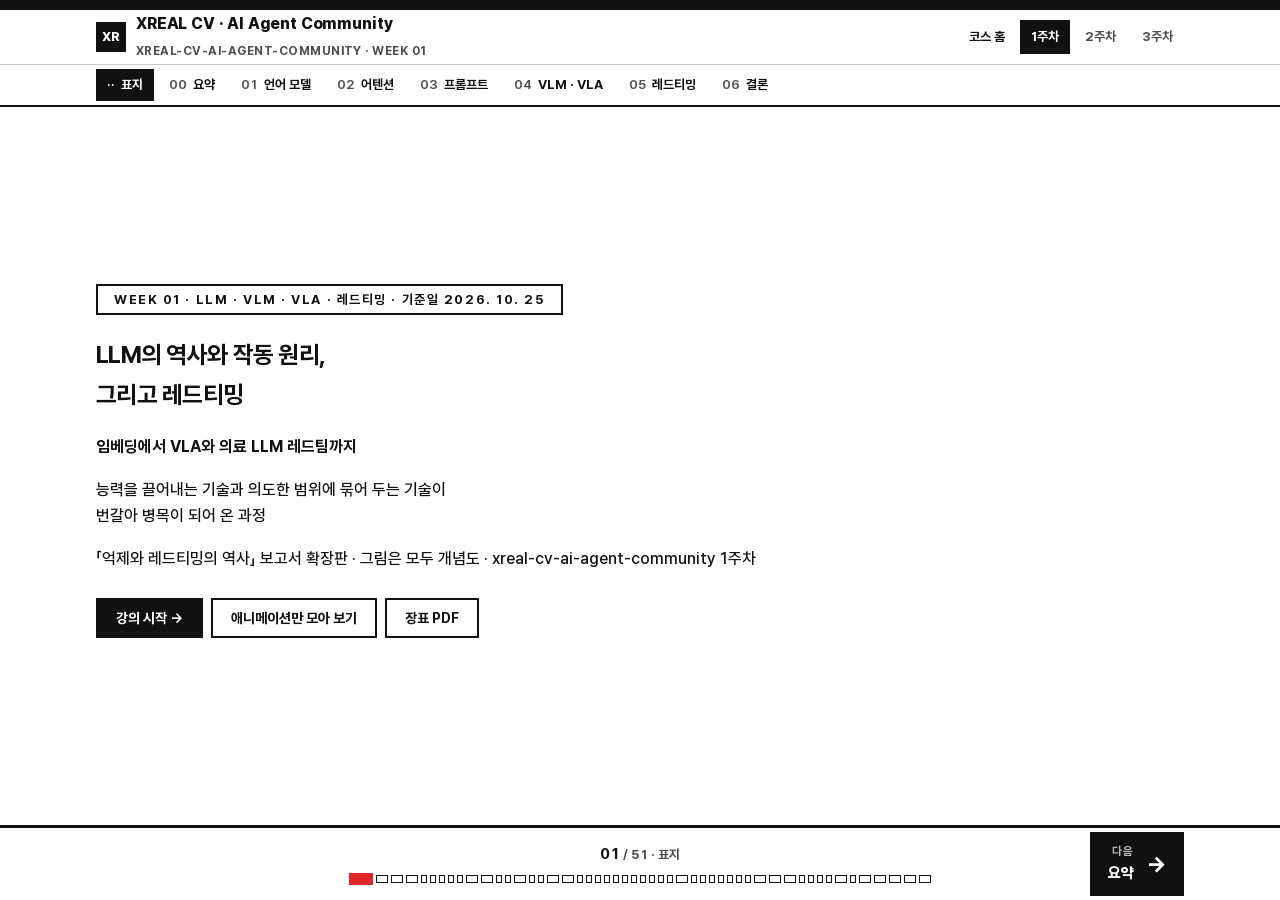
==== commit d59a5c8a: "32개 애니메이션 장면을 1주차 슬라이드에 장표 순서대로 합침 원본 장면 엔진(scenes.js)과 SVG 스타일(scenes.css)을 옮기고, 각 장면을 해당 장 사이의 슬라이" ====
--- a/week1/index.html
+++ b/week1/index.html
@@ -6,6 +6,7 @@
 <title>1주차 · LLM의 역사와 작동 원리, 그리고 레드티밍 — XREAL CV · AI Agent Community</title>
 <meta name="description" content="xreal-cv-ai-agent-community 1주차 강의. 임베딩에서 VLA와 의료 LLM 레드티밍까지.">
 <link rel="stylesheet" href="../assets/style.css">
+<link rel="stylesheet" href="scenes.css">
 <style>
 .secnav{border-top:1.5px solid var(--rule)}
 .secnav .wrap{flex-wrap:nowrap!important;display:flex;gap:4px;overflow-x:auto;min-height:40px;align-items:center;scrollbar-width:none}
@@ -255,11 +256,12 @@
 .pg-count{font-size:13px;font-weight:700;color:var(--sub);font-variant-numeric:tabular-nums}
 .pg-count b{color:var(--ink);font-size:15px}
 .pg-dots{display:flex;align-items:center;gap:3px;height:14px;justify-content:center;margin-top:6px}
-.pg-dots button{width:16px;height:8px;border:1.5px solid var(--ink);background:var(--bg);padding:0;cursor:pointer;transition:background .2s,width .2s}
+.pg-dots button{width:12px;height:8px;border:1.5px solid var(--ink);background:var(--bg);padding:0;cursor:pointer;transition:background .2s,width .2s}
 .pg-dots button.seen{background:var(--rule)}
 .pg-dots button.ok{background:var(--ink)}
 .pg-dots button.grp{height:12px}
-.pg-dots button.cur{background:var(--accent);border-color:var(--accent);width:30px}
+.pg-dots button.an{width:6px}
+.pg-dots button.cur{background:var(--accent);border-color:var(--accent);width:24px}
 .nextcard{display:grid;grid-template-columns:auto 1fr auto;align-items:center;gap:24px;margin-top:64px;border:4px solid var(--ink);padding:26px 30px;text-decoration:none;cursor:pointer;background:var(--bg);width:100%;text-align:left;transition:background .2s,color .2s,box-shadow .2s,transform .2s}
 .nextcard .lb{font-size:13px;font-weight:800;letter-spacing:.14em;color:var(--accent)}
 .nextcard .nm{font-size:clamp(24px,3.6vw,38px);font-weight:800;letter-spacing:-.03em;line-height:1.15}
@@ -272,12 +274,34 @@
 @media (max-width:700px){
   .pager .wrap{grid-template-columns:auto 1fr auto;gap:8px;min-height:62px}
   .pg-btn{padding:8px 12px}.pg-btn .t{display:none}
-  .pg-dots button{width:14px}.pg-dots button.cur{width:24px}
+  .pg-dots{display:none}
   .nextcard{grid-template-columns:1fr auto;padding:20px}.nextcard .no{display:none}
 }
+
+/* ---------- 애니메이션 장면 슬라이드 ---------- */
+.scn{display:grid;grid-template-columns:minmax(0,1fr) 300px;gap:28px;align-items:center}
+.scn .stage{position:relative;aspect-ratio:16/9;border:3px solid var(--ink);background:var(--bg);cursor:pointer;overflow:hidden;width:100%;margin:0 auto}
+.scn .stage svg{display:block;width:100%;height:100%;text-rendering:geometricPrecision}
+.scn .prog{position:absolute;left:0;right:0;bottom:0;height:4px;background:var(--accent);transform-origin:0 50%;transform:scaleX(0)}
+.scn .ctl{display:flex;flex-wrap:wrap;align-items:center;gap:6px;margin-top:10px}
+.scn .ctl .btn{padding:6px 14px;font-size:13px}
+.scn .stp{font-size:13px;font-weight:700;color:var(--sub);font-variant-numeric:tabular-nums;margin-left:auto}
+.scn h2{font-size:clamp(24px,2.8vw,34px);font-weight:800;line-height:1.2;margin:14px 0 12px;letter-spacing:-.03em}
+.scn .cap{font-size:15px;color:var(--ink);margin:0;line-height:1.7}
+.scn .src{font-size:12.5px;color:var(--sub);margin-top:16px;border-top:1.5px solid var(--rule);padding-top:10px}
+.scn .side .eyebrow{gap:8px}
+.scn .side .tag{min-width:0}
+.fit .scn .stage{max-width:calc((100dvh - var(--top,110px) - var(--bot,76px) - 110px) * 16 / 9)}
+@media (max-width:900px){.scn{grid-template-columns:1fr;gap:14px}.scn .side{order:-1}}
 </style>
 </head>
 <body>
+<svg width="0" height="0" style="position:absolute" aria-hidden="true" focusable="false">
+  <defs>
+    <marker id="ah" viewBox="0 0 10 10" refX="9" refY="5" markerWidth="9" markerHeight="9" markerUnits="userSpaceOnUse" orient="auto-start-reverse"><path d="M0,0 L10,5 L0,10 z" class="mk"/></marker>
+    <marker id="aha" viewBox="0 0 10 10" refX="9" refY="5" markerWidth="9" markerHeight="9" markerUnits="userSpaceOnUse" orient="auto-start-reverse"><path d="M0,0 L10,5 L0,10 z" class="mka"/></marker>
+  </defs>
+</svg>
 <header class="topbar">
   <div class="wrap">
     <a class="brand" href="../"><span class="mark">XR</span><span>XREAL CV · AI Agent Community<br><small>XREAL-CV-AI-AGENT-COMMUNITY · WEEK 01</small></span></a>
@@ -315,7 +339,7 @@
     <p class="note rv">「억제와 레드티밍의 역사」 보고서 확장판 · 그림은 모두 개념도 · xreal-cv-ai-agent-community 1주차</p>
     <div class="btns rv">
       <a class="btn primary" href="#summary">강의 시작 →</a>
-      <a class="btn" href="animations.html">32개 장면 애니메이션</a>
+      <a class="btn" href="animations.html">애니메이션만 모아 보기</a>
       <a class="btn" href="slides-v0.4.pdf">장표 PDF</a>
     </div>
   </section>
@@ -396,7 +420,6 @@
         </tbody>
       </table>
     </div>
-    <a class="anim-link rv" href="animations.html#lm">▶ 애니메이션으로 보기 · n-gram, NPLM, RNN, LSTM, word2vec</a><br>
     <button class="btn done-btn" type="button" data-done="w1:lm"></button>
   </section>
 
@@ -450,7 +473,6 @@
       </table>
     </div>
     <div class="redline rv"><b>전환점</b><p>여기서부터 프롬프트 엔지니어링과 레드티밍이 본격적으로 시작된다.</p></div>
-    <a class="anim-link rv" href="animations.html#att">▶ 애니메이션으로 보기 · seq2seq 병목, 셀프 어텐션, Transformer, 세 갈래</a><br>
     <button class="btn done-btn" type="button" data-done="w1:att"></button>
   </section>
 
@@ -504,7 +526,6 @@
     </div>
     <div class="brk"></div>
     <div class="redline rv"><b>판정</b><p>이 변화는 "끌어내기에서 억제로"보다 <b>조향성·통제 가능성으로의 이동</b>으로 부르는 편이 정확하다. 억제는 HHH 정렬, RLHF처럼 모델 개발 층에서 처음부터 중심이었고, 끌어내기는 추론 학습과 test-time compute로 모델 안에 들어갔다.</p></div>
-    <a class="anim-link rv" href="animations.html#pr">▶ 애니메이션으로 보기 · Zero-shot부터 APE·OPRO까지 19개 장면</a><br>
     <button class="btn done-btn" type="button" data-done="w1:prompt"></button>
   </section>
 
@@ -576,7 +597,6 @@
       </table>
     </div>
     <div class="redline rv"><b>안전이 다른 이유</b><p>VLA의 출력은 물리적 행동이라 사람이 걸러낼 기회가 없다. 텍스트 LLM의 탈옥 기법이 로봇 제어로 그대로 옮겨갈 수 있다.</p></div>
-    <a class="anim-link rv" href="animations.html#vlm">▶ 애니메이션으로 보기 · VLM, ViT, CLIP, 연결 모듈, VLA</a><br>
     <button class="btn done-btn" type="button" data-done="w1:vlm"></button>
   </section>
 
@@ -656,6 +676,7 @@
 </footer>
 
 <script src="../assets/common.js"></script>
+<script src="scenes.js"></script>
 <script src="week1.js"></script>
 </body>
 </html>
--- a/assets/style.css
+++ b/assets/style.css
@@ -7,7 +7,7 @@
 @font-face{font-family:"Pretendard";font-weight:800;font-display:swap;src:url(fonts/pretendard-800.woff2) format("woff2")}
 :root{color-scheme:light;
   --bg:#ffffff;--ink:#111111;--sub:#4d4d4d;--rule:#c9c9c9;--soft:#f2f2f2;
-  --accent:#e1262c;--accent-soft:#fde8e9;--on-ink:#ffffff;
+  --accent:#e1262c;--accent-soft:#fde8e9;--on-ink:#ffffff;--stage:#ffffff;
   --f:"Pretendard","Pretendard Variable",-apple-system,BlinkMacSystemFont,"Apple SD Gothic Neo","Noto Sans KR","Malgun Gothic",sans-serif;
   --mono:ui-monospace,"SFMono-Regular",Menlo,Consolas,monospace;
 }
--- a/week1/scenes.css
+++ b/week1/scenes.css
@@ -0,0 +1,63 @@
+/* 원본 애니메이션의 SVG 스타일 (.stage 안으로 범위 한정) */
+.stage .tx{dominant-baseline:central;fill:var(--ink);font-family:var(--f-body)}
+.stage .tx.sub,.stage .sb{fill:var(--sub)}
+.stage .tx.acc{fill:var(--accent)}
+.stage .tx.wht{fill:#fff}
+.stage .tx.oi{fill:var(--on-ink)}
+.stage .gl{stroke:var(--accent);stroke-width:1.5}
+.stage .slot{fill:none;stroke:var(--rule);stroke-width:1.4;stroke-dasharray:4 3}
+.stage .ctx.d{opacity:.3}
+.stage .mono{font-family:var(--f-mono)}
+.stage .bx rect,.stage .bx circle{fill:var(--stage);stroke:var(--ink);stroke-width:2.2;transition:fill .25s,stroke .25s}
+.stage .bx .lb{fill:var(--ink)}
+.stage .bx.solid rect,.stage .bx.solid circle{fill:var(--ink)}
+.stage .bx.solid .lb,.stage .bx.solid .sb{fill:var(--on-ink)}
+.stage .bx.ghost rect{fill:var(--soft);stroke:var(--rule);stroke-width:1}
+.stage .bx.dash rect{stroke-dasharray:6 4}
+.stage .bx.thin rect{stroke-width:1.6}
+.stage .bx.tagb rect{fill:var(--stage);stroke:var(--accent);stroke-width:1.4}
+.stage .bx.tagb .lb{fill:var(--accent)}
+.stage .bx.on rect,.stage .bx.on circle{stroke:var(--accent);fill:var(--accent-soft)}
+.stage .bx.solid.on rect,.stage .bx.solid.on circle{fill:var(--accent);stroke:var(--accent)}
+.stage .bx.solid.on .lb,.stage .bx.solid.on .sb{fill:#fff}
+.stage .bx.muted,.stage .muted{opacity:.3}
+.stage .wr{fill:none;stroke:var(--ink);stroke-width:1.9;transition:stroke .2s,opacity .25s}
+.stage .wr.ar{marker-end:url(#ah)}
+.stage .wr.on{stroke:var(--accent)}
+.stage .wr.on.ar{marker-end:url(#aha)}
+.stage .wr.dash{stroke-dasharray:5 4}
+.stage .wr.thin{stroke-width:1.5}
+.stage .wr.inv{stroke:transparent}
+.stage .wr.inv.ar{marker-end:none}
+.stage .wr.inv.on{stroke:var(--accent)}
+.stage .wr.mute{opacity:.3}
+.stage .wr.nomk{marker-end:none!important}
+.stage .dt{fill:var(--accent)}
+.stage .br{fill:var(--ink)}
+.stage .br.acc{fill:var(--accent)}
+.stage .track{fill:var(--soft)}
+.stage .cell{fill:var(--stage);stroke:var(--ink);stroke-width:1.4;transition:fill .25s,opacity .25s,stroke .25s}
+.stage .cell.f{fill:var(--ink)}
+.stage .cell.s{fill:var(--soft)}
+.stage .cell.a{fill:var(--accent);stroke:var(--accent)}
+.stage .cell.d{opacity:.22}
+.stage .cell.e{stroke:var(--rule)}
+.stage .ctx{dominant-baseline:central;font-family:var(--f-body);font-size:10px;font-weight:700;fill:var(--ink);transition:fill .25s}
+.stage .ctx.w{fill:#fff}
+.stage .ctx.o{fill:var(--on-ink)}
+.stage .frame{fill:none;stroke:var(--sub);stroke-width:1.6;stroke-dasharray:4 4;transition:stroke .25s}
+.stage .frame.on{stroke:var(--accent);stroke-width:2}
+.stage .win{fill:none;stroke:var(--accent);stroke-width:2;stroke-dasharray:6 4}
+.stage .rule{stroke:var(--rule);stroke-width:1.2}
+.stage .xm{stroke:var(--accent);stroke-width:3;stroke-linecap:round}
+.stage .att{stroke:var(--accent);fill:none;stroke-linecap:round}
+.stage .curve{fill:none;stroke:var(--accent);stroke-width:2;stroke-linejoin:round}
+.stage .base{stroke:var(--rule);stroke-width:1}
+.stage .icon{fill:var(--soft);stroke:var(--ink);stroke-width:1.4}
+.stage .icon-l{fill:none;stroke:var(--ink);stroke-width:1.4}
+.stage .icon-d{fill:var(--ink)}
+.mk{fill:var(--ink)}
+.mka{fill:var(--accent)}
+.stage .fade{transition:opacity .3s}
+.stage .hid{opacity:0}
+@media (prefers-reduced-motion:reduce){.stage .fade,.stage .bx rect,.stage .bx circle,.stage .wr,.stage .cell,.stage .ctx,.stage .frame{transition:none}}
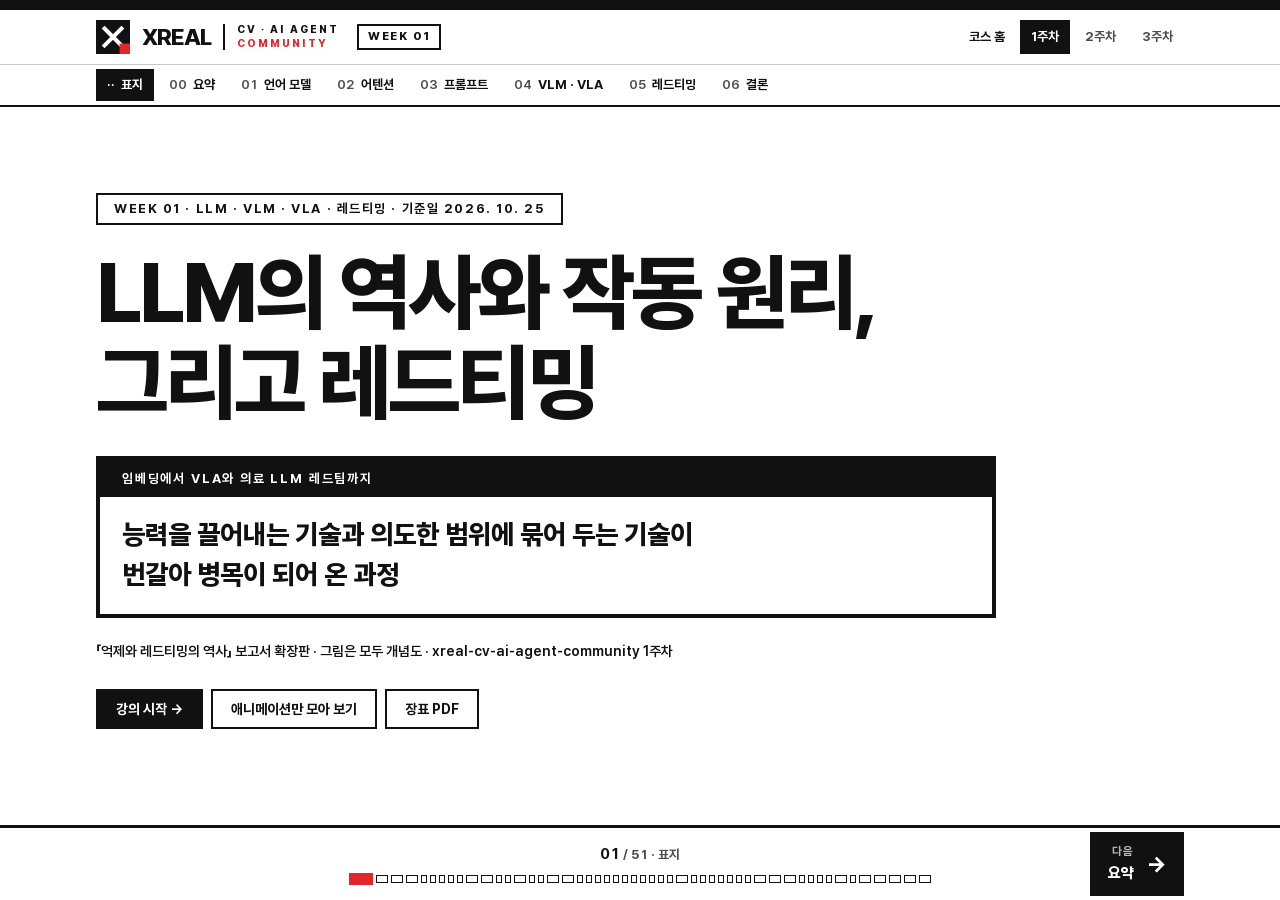
==== commit 09880b2c: "로고 새 디자인, 바로 가기 섹션 삭제, 카톡 썸네일 추가 - 상단 로고를 X 마크 + XREAL 워드마크 + CV · AI AGENT / COMMUNITY로 교체 - 코스 홈의 " ====
--- a/week1/index.html
+++ b/week1/index.html
@@ -3,6 +3,17 @@
 <head>
 <meta charset="utf-8">
 <meta name="viewport" content="width=device-width,initial-scale=1,viewport-fit=cover">
+<meta property="og:type" content="website">
+<meta property="og:site_name" content="XREAL CV · AI Agent Community">
+<meta property="og:title" content="1주차 · LLM의 역사와 작동 원리, 그리고 레드티밍">
+<meta property="og:description" content="XREAL CV · AI Agent Community 1주차. 임베딩에서 VLA와 의료 LLM 레드티밍까지, 인터랙티브 슬라이드와 32개 애니메이션.">
+<meta property="og:url" content="https://qnftk020.github.io/xreal-cv-ai-agent-community/week1/">
+<meta property="og:image" content="https://qnftk020.github.io/xreal-cv-ai-agent-community/assets/og.png">
+<meta property="og:image:width" content="1200">
+<meta property="og:image:height" content="630">
+<meta property="og:image:alt" content="손을 흔드는 AI 로봇과 'LLM에서 AI 에이전트까지, 3주 강의'">
+<meta name="twitter:card" content="summary_large_image">
+<link rel="icon" href="../assets/favicon.svg" type="image/svg+xml">
 <title>1주차 · LLM의 역사와 작동 원리, 그리고 레드티밍 — XREAL CV · AI Agent Community</title>
 <meta name="description" content="xreal-cv-ai-agent-community 1주차 강의. 임베딩에서 VLA와 의료 LLM 레드티밍까지.">
 <link rel="stylesheet" href="../assets/style.css">
@@ -219,7 +230,7 @@
 @keyframes pgback{from{opacity:0;transform:translateX(-40px)}to{opacity:1;transform:none}}
 .paged .sec{padding:0}
 .paged .slide{padding:28px 0 24px}
-.paged .slide > .hero{padding:0}
+.paged .fitbox.hero{padding-top:8px;padding-bottom:0}
 .paged .demo:first-child,.paged .slide > .tscroll:first-child .tbl,.paged .slide > .acc:first-child{margin-top:0}
 .paged .foot{display:none}
 .cont{display:flex;align-items:center;gap:10px;margin-bottom:16px;font-size:13px;font-weight:700;color:var(--sub)}
@@ -304,7 +315,7 @@
 </svg>
 <header class="topbar">
   <div class="wrap">
-    <a class="brand" href="../"><span class="mark">XR</span><span>XREAL CV · AI Agent Community<br><small>XREAL-CV-AI-AGENT-COMMUNITY · WEEK 01</small></span></a>
+    <a class="brand" href="../" aria-label="XREAL CV · AI Agent Community 홈"><svg class="mark" viewBox="0 0 36 36" aria-hidden="true"><rect width="36" height="36" fill="#111"/><path d="M9 9 L27 27 M27 9 L9 27" stroke="#fff" stroke-width="4.2" stroke-linecap="square"/><rect x="25" y="25" width="11" height="11" fill="#e1262c"/></svg><span class="word">XREAL</span><span class="div" aria-hidden="true"></span><span class="sub"><b>CV · AI AGENT</b><b>COMMUNITY</b></span></a><span class="wkchip">WEEK 01</span>
     <nav class="topnav" aria-label="주차">
       <a href="../">코스 홈</a>
       <a href="./" aria-current="page">1주차</a>
--- a/assets/style.css
+++ b/assets/style.css
@@ -24,9 +24,16 @@
 /* 상단 막대 · 읽기 진행 */
 .topbar{position:sticky;top:0;z-index:40;background:var(--bg);border-bottom:2px solid var(--ink)}
 .topbar .wrap{display:flex;align-items:center;gap:14px;min-height:54px;flex-wrap:wrap}
-.brand{display:flex;align-items:center;gap:10px;text-decoration:none;font-weight:800;letter-spacing:-.01em}
-.brand .mark{display:grid;place-items:center;width:30px;height:30px;background:var(--ink);color:#fff;font-size:13px;font-weight:800}
-.brand small{font-weight:700;color:var(--sub);font-size:12px;letter-spacing:.04em}
+.brand{display:flex;align-items:center;gap:12px;text-decoration:none;color:var(--ink);flex:none}
+.brand .mark{width:34px;height:34px;display:block;flex:none;transition:transform .25s cubic-bezier(.2,.7,.2,1)}
+.brand .mark path{transition:stroke .2s}
+.brand:hover .mark{transform:rotate(-90deg)}
+.brand .word{font-weight:800;font-size:23px;letter-spacing:-.045em;line-height:1}
+.brand .div{width:2px;height:26px;background:var(--ink)}
+.brand .sub{display:flex;flex-direction:column;gap:3px;line-height:1}
+.brand .sub b{font-weight:800;font-size:10.5px;letter-spacing:.2em}
+.brand .sub b + b{color:var(--accent)}
+.wkchip{font-weight:800;font-size:11.5px;letter-spacing:.14em;border:2px solid var(--ink);padding:5px 9px;line-height:1;margin-left:4px}
 .topnav{display:flex;gap:4px;margin-left:auto;flex-wrap:wrap}
 .topnav a{font-size:13px;font-weight:700;text-decoration:none;padding:5px 10px;border:1.5px solid transparent}
 .topnav a:hover{border-color:var(--ink)}
@@ -115,4 +122,4 @@
 .foot strong{color:var(--ink)}
 .domain{font-family:var(--mono);font-size:13px;background:var(--soft);padding:2px 8px;color:var(--ink)}
 @media (max-width:640px){.formula{white-space:normal}.tscroll .tbl{min-width:620px}.hero{padding-top:44px}}
-@media (max-width:640px){.brand small{display:none}.topbar .wrap{min-height:48px;gap:8px}.topnav{margin-left:auto}.topnav a{padding:4px 7px;font-size:12.5px}.brand{font-size:14px}}
+@media (max-width:640px){.brand .div,.brand .sub,.wkchip{display:none}.brand .mark{width:30px;height:30px}.brand .word{font-size:20px}.topbar .wrap{min-height:48px;gap:8px}.topnav{margin-left:auto}.topnav a{padding:4px 7px;font-size:12.5px}.brand{font-size:14px}}
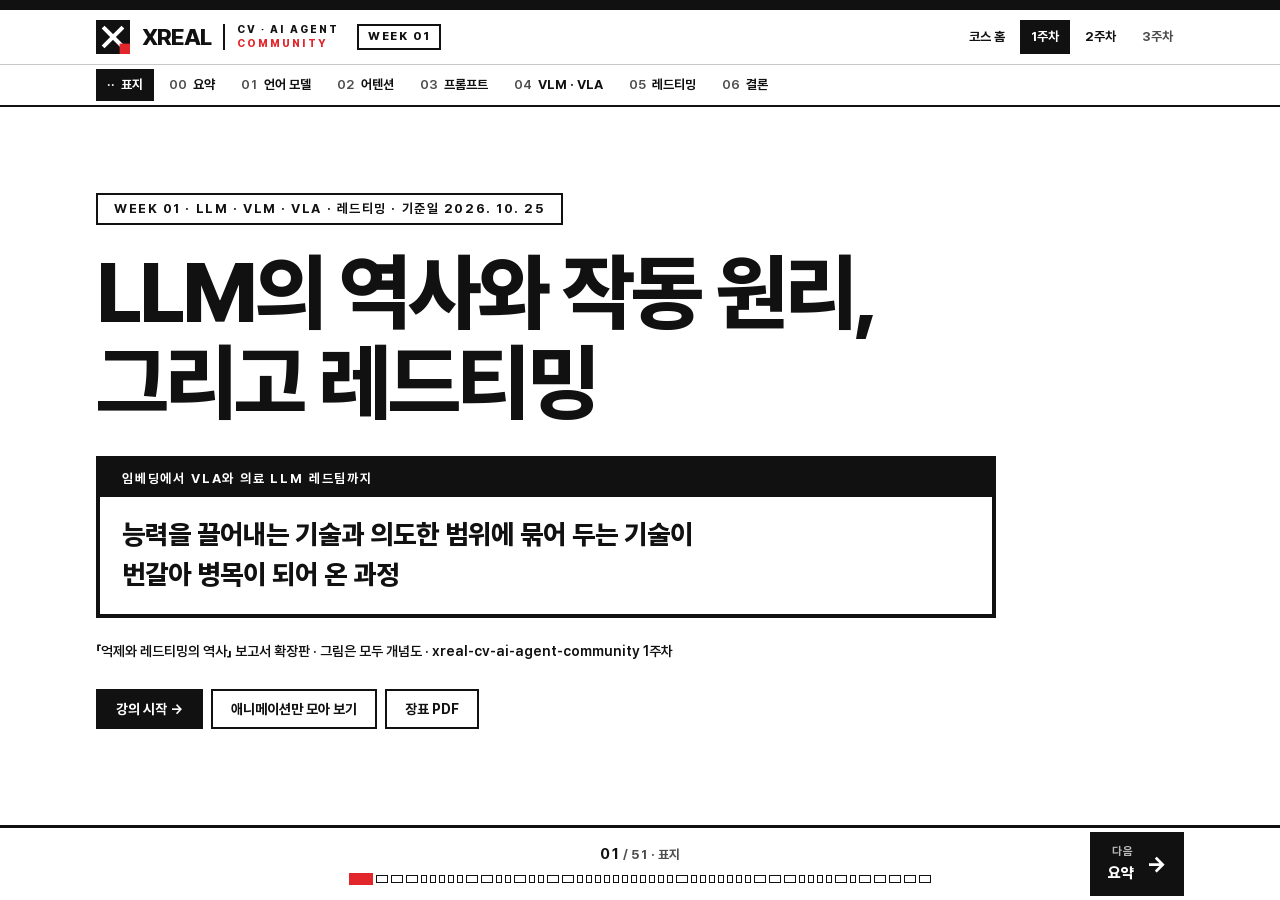
==== commit 56de3ff2: "2주차 강의 공개: 결정 모델과 Jev 엔지니어링, 그리고 에이전트 하네스 - 노션 강의 대본(36장)을 1주차와 같은 슬라이드 방식으로 옮김 (50장) - 대본의 사이트 요소대로" ====
--- a/week1/index.html
+++ b/week1/index.html
@@ -17,294 +17,8 @@
 <title>1주차 · LLM의 역사와 작동 원리, 그리고 레드티밍 — XREAL CV · AI Agent Community</title>
 <meta name="description" content="xreal-cv-ai-agent-community 1주차 강의. 임베딩에서 VLA와 의료 LLM 레드티밍까지.">
 <link rel="stylesheet" href="../assets/style.css">
-<link rel="stylesheet" href="scenes.css">
-<style>
-.secnav{border-top:1.5px solid var(--rule)}
-.secnav .wrap{flex-wrap:nowrap!important;display:flex;gap:4px;overflow-x:auto;min-height:40px;align-items:center;scrollbar-width:none}
-.secnav a{font-size:13px;font-weight:700;text-decoration:none;padding:4px 10px;white-space:nowrap;border:1.5px solid transparent}
-.secnav a b{color:var(--sub);font-weight:600;margin-right:6px;font-variant-numeric:tabular-nums}
-.secnav a:hover{border-color:var(--ink)}
-.secnav a.on{background:var(--ink);color:#fff}
-.secnav a.on b{color:#fff}
-.secnav a.ok::after{content:" ✓";color:var(--accent)}
-.sec{scroll-margin-top:104px}
-
-/* 데모 공통 */
-.demo{border:3px solid var(--ink);margin-top:28px}
-.demo-h{display:flex;align-items:center;gap:12px;flex-wrap:wrap;border-bottom:2px solid var(--ink);padding:12px 18px}
-.demo-h .tag{min-width:0}
-.demo-h strong{font-size:17px;font-weight:800}
-.demo-h .hint{margin-left:auto;font-size:12.5px;color:var(--sub);font-weight:700}
-.demo-b{padding:22px}
-.demo-f{border-top:1.5px solid var(--rule);padding:10px 18px;font-size:13px;color:var(--sub)}
-.anim-link{display:inline-flex;gap:6px;align-items:center;font-size:13.5px;font-weight:700;margin-top:18px;text-decoration:none;border-bottom:2px solid var(--accent)}
-.anim-link:hover{color:var(--accent)}
-
-/* 연표 */
-.tl{position:relative;display:grid;grid-template-columns:repeat(10,minmax(0,1fr));gap:6px;padding:8px 0 4px}
-.tl::before{content:"";position:absolute;left:0;right:0;top:50%;height:2px;background:var(--ink)}
-.tl button{position:relative;z-index:1;border:0;background:var(--ink);color:#fff;font-weight:800;font-size:15px;padding:9px 0;cursor:pointer;transition:background .15s,transform .15s}
-.tl button:hover{transform:translateY(-2px)}
-.tl button[aria-selected="true"]{background:var(--accent)}
-.eras{display:grid;grid-template-columns:2fr 2fr 2fr 1fr 2fr 1fr;gap:6px;margin-top:14px}
-.eras span{border:2px solid var(--ink);text-align:center;font-weight:800;font-size:13.5px;padding:8px 4px;transition:background .2s,color .2s}
-.eras span.on{background:var(--ink);color:#fff}
-.tl-card{display:grid;grid-template-columns:auto 1fr;gap:20px;align-items:start;border:2px solid var(--ink);margin-top:20px;padding:20px 22px;min-height:132px}
-.tl-card .yr{font-size:52px;font-weight:800;line-height:1;letter-spacing:-.04em;color:var(--accent);font-variant-numeric:tabular-nums}
-.tl-card h4{margin:0 0 4px;font-size:22px;font-weight:800}
-.tl-card .who{font-weight:700;color:var(--sub);font-size:14px}
-.tl-card p{margin:8px 0 0}
-.tl-ctl{display:flex;gap:6px;margin-top:12px;flex-wrap:wrap}
-@media (max-width:760px){.tl{grid-template-columns:repeat(5,minmax(0,1fr))}.tl::before{display:none}.eras{grid-template-columns:repeat(3,1fr)}.tl-card{grid-template-columns:1fr}.tl-card .yr{font-size:40px}}
-
-/* n-gram */
-.ng-ctx{display:flex;flex-wrap:wrap;gap:10px;align-items:stretch}
-.wbox{border:2.5px solid var(--ink);padding:10px 18px;text-align:center;min-width:110px}
-.wbox b{display:block;font-size:18px;font-weight:800}
-.wbox span{font-size:12.5px;color:var(--sub)}
-.wbox.dash{border-style:dashed;border-color:var(--sub);color:var(--sub)}
-.wbox.solid{background:var(--ink);color:#fff}
-.wbox.solid span{color:#ddd}
-.wbox.solid.pulse{animation:pulse 1.6s infinite}
-@keyframes pulse{50%{background:var(--accent)}}
-.bars{margin-top:22px;display:grid;gap:10px}
-.brow{display:grid;grid-template-columns:72px 1fr 54px 150px;gap:12px;align-items:center}
-.brow label{font-weight:800;text-align:right}
-.brow .trk{height:30px;border-left:2px solid var(--ink);position:relative}
-.brow .trk i{position:absolute;left:0;top:0;bottom:0;width:0;border:2px solid var(--ink);border-left:0;transition:width .45s cubic-bezier(.2,.7,.2,1)}
-.brow.top .trk i{background:var(--ink)}
-.brow .p{font-weight:800;font-variant-numeric:tabular-nums}
-.brow input{width:100%;accent-color:var(--accent)}
-.brow small{display:block;font-size:11.5px;color:var(--sub);text-align:center}
-@media (max-width:640px){.brow{grid-template-columns:60px 1fr 46px}.brow .ctl{grid-column:1/-1}}
-.toggle{display:inline-flex;align-items:center;gap:8px;font-weight:700;font-size:14px;cursor:pointer;margin-top:14px}
-.toggle input{accent-color:var(--accent);width:18px;height:18px}
-.boom{display:grid;grid-template-columns:auto 1fr;gap:18px;align-items:center;margin-top:8px}
-.boom input{accent-color:var(--accent);width:100%}
-.boom .val{font-size:34px;font-weight:800;letter-spacing:-.03em;font-variant-numeric:tabular-nums}
-.boom .val sup{font-size:18px}
-.logbar{height:14px;border:2px solid var(--ink);margin-top:10px}
-.logbar i{display:block;height:100%;background:var(--accent);transition:width .35s}
-
-/* 셀프 어텐션 */
-.toks{display:flex;flex-wrap:wrap;gap:8px}
-.tok{position:relative;border:2.5px solid var(--ink);padding:10px 14px 26px;min-width:76px;text-align:center;font-weight:800;font-size:17px;transition:background .3s,color .3s,border-color .3s}
-.tok .w{position:absolute;left:0;right:0;bottom:4px;font-size:12px;font-weight:700;color:var(--sub);font-variant-numeric:tabular-nums}
-.tok .heat{position:absolute;left:0;bottom:0;height:4px;background:var(--accent);width:0;transition:width .5s}
-.tok.q{background:var(--ink);color:#fff}
-.tok.q .w{color:#ccc}
-.tok.max{border-color:var(--accent);background:var(--accent-soft)}
-.att-steps{display:grid;grid-template-columns:repeat(5,minmax(0,1fr));gap:6px;margin-top:20px}
-.att-steps button{border:2px solid var(--ink);background:var(--bg);padding:10px 8px;font-weight:800;font-size:13.5px;cursor:pointer;text-align:left;line-height:1.35}
-.att-steps button small{display:block;font-weight:600;color:var(--sub);font-size:12px}
-.att-steps button[aria-selected="true"]{background:var(--ink);color:#fff}
-.att-steps button[aria-selected="true"] small{color:#ccc}
-.att-steps button.past{border-color:var(--accent)}
-.att-say{margin-top:14px;min-height:3.3em;font-weight:600}
-@media (max-width:700px){.att-steps{grid-template-columns:1fr 1fr}}
-
-/* 마스크 격자 */
-.mask-wrap{display:grid;grid-template-columns:minmax(0,auto) 1fr;gap:28px;align-items:start;margin-top:20px}
-.mgrid{display:grid;gap:3px}
-.mgrid i{width:30px;height:30px;border:1.5px solid var(--ink);background:var(--bg);transition:background .25s,opacity .25s,border-color .25s}
-.mgrid i.on{background:var(--ink)}
-.mgrid i.x{background:var(--accent);border-color:var(--accent)}
-.mgrid i.off{opacity:.25}
-.mlegend{display:flex;flex-wrap:wrap;gap:14px;font-size:12.5px;font-weight:700;margin-top:10px}
-.mlegend span::before{content:"";display:inline-block;width:12px;height:12px;border:1.5px solid var(--ink);margin-right:6px;vertical-align:-1px}
-.mlegend .a::before{background:var(--ink)}
-.mlegend .b::before{background:var(--accent);border-color:var(--accent)}
-.mlegend .c::before{opacity:.25}
-.minfo dl{margin:0;display:grid;grid-template-columns:96px 1fr;gap:8px 14px}
-.minfo dt{font-weight:800}
-.minfo dd{margin:0}
-@media (max-width:700px){.mask-wrap{grid-template-columns:1fr}.mgrid i{width:26px;height:26px}}
-
-/* 프롬프트 방법론 */
-.pm-grid{display:grid;grid-template-columns:repeat(auto-fill,minmax(min(100%,230px),1fr));gap:10px;margin-top:18px}
-.pm{border:2px solid var(--ink);background:var(--bg);padding:14px 16px;text-align:left;cursor:pointer;transition:transform .15s,box-shadow .15s,opacity .25s}
-.pm:hover{transform:translate(-3px,-3px);box-shadow:5px 5px 0 var(--ink)}
-.pm[aria-expanded="true"]{background:var(--ink);color:#fff;box-shadow:5px 5px 0 var(--accent)}
-.pm .g{font-size:11.5px;font-weight:800;letter-spacing:.06em;color:var(--accent)}
-.pm .n{display:block;font-size:17px;font-weight:800;margin-top:2px}
-.pm.dim{opacity:.18}
-.pm-detail{border:3px solid var(--ink);margin-top:14px;padding:18px 22px;display:grid;grid-template-columns:1fr auto;gap:10px 20px;align-items:start}
-.pm-detail h4{margin:0;font-size:22px;font-weight:800}
-.pm-detail p{margin:4px 0 0}
-.pm-detail .src{font-size:13.5px;color:var(--sub);grid-column:1/-1}
-.pm-detail .src a{color:var(--ink);font-weight:700}
-.pm-detail .num{font-size:40px;font-weight:800;line-height:1;color:var(--accent);font-variant-numeric:tabular-nums}
-
-.flow{display:grid;gap:8px;justify-items:center;min-height:300px;margin-top:6px}
-.frow{display:flex;gap:8px;justify-content:center;flex-wrap:wrap;opacity:0;transform:translateY(8px);transition:opacity .35s,transform .35s}
-.frow.in{opacity:1;transform:none}
-.fb{border:2px solid var(--ink);padding:7px 14px;font-weight:800;font-size:14px;min-width:84px;text-align:center;background:var(--bg)}
-.fb.s{background:var(--ink);color:#fff}
-.fb.r{border-color:var(--accent);color:var(--accent)}
-.fb.x{border-style:dashed;border-color:var(--sub);color:var(--sub);text-decoration:line-through}
-.fb.a{background:var(--accent);border-color:var(--accent);color:#fff}
-.farr{font-weight:800;color:var(--sub);line-height:1}
-
-.bb{display:grid;grid-template-columns:1fr 1fr;gap:0;border:3px solid var(--ink);margin-top:20px}
-.bb > div{padding:20px 22px;transition:opacity .3s,background .3s}
-.bb > div + div{border-left:3px solid var(--ink)}
-.bb h4{margin:0 0 10px;font-size:18px;font-weight:800}
-.bb pre{white-space:pre-wrap;font-family:var(--mono);font-size:13.5px;background:var(--soft);padding:12px 14px;margin:0 0 12px;line-height:1.55;border-left:4px solid var(--ink)}
-.bb .old pre{border-left-color:var(--accent)}
-.bb .dim{opacity:.3}
-.bb .hot{background:var(--accent-soft)}
-.switch{display:inline-flex;border:2px solid var(--ink);margin-top:18px}
-.switch button{border:0;background:var(--bg);font-weight:800;font-size:14px;padding:9px 18px;cursor:pointer}
-.switch button[aria-pressed="true"]{background:var(--ink);color:#fff}
-@media (max-width:760px){.bb{grid-template-columns:1fr}.bb > div + div{border-left:0;border-top:3px solid var(--ink)}}
-
-/* 파이프라인 (VLM · VLA) */
-.pipe{display:flex;align-items:stretch;gap:0;flex-wrap:wrap;row-gap:10px}
-.pipe .st{flex:1 1 120px;border:2.5px solid var(--ink);padding:12px 12px;text-align:center;transition:background .3s,color .3s,border-color .3s,transform .3s;background:var(--bg)}
-.pipe .st b{display:block;font-size:15.5px;font-weight:800}
-.pipe .st span{display:block;font-size:12.5px;color:var(--sub);margin-top:2px}
-.pipe .st.on{border-color:var(--accent);background:var(--accent-soft);transform:translateY(-3px)}
-.pipe .st.solid{background:var(--ink);color:#fff}
-.pipe .st.solid span{color:#ccc}
-.pipe .st.solid.on{background:var(--accent);border-color:var(--accent)}
-.pipe .ar{flex:0 0 26px;display:grid;place-items:center;font-weight:800;color:var(--sub)}
-.pipe .ar.on{color:var(--accent)}
-.say{margin-top:16px;border-left:4px solid var(--accent);padding:6px 14px;min-height:3.2em;font-weight:600}
-@media (max-width:760px){.pipe{flex-direction:column}.pipe .ar{transform:rotate(90deg);height:22px}}
-
-/* 공격면 */
-.surf{display:grid;grid-template-columns:repeat(5,minmax(0,1fr));gap:0;border:3px solid var(--ink)}
-.surf .col{border-left:1.5px solid var(--ink);cursor:pointer;transition:background .2s,opacity .25s}
-.surf .col:first-child{border-left:0}
-.surf .col h5{margin:0;background:var(--ink);color:#fff;font-size:14.5px;font-weight:800;padding:10px 12px;text-align:center}
-.surf .col ul{list-style:none;margin:0;padding:10px 12px;font-size:13.5px;min-height:110px}
-.surf .col li{padding:3px 0}
-.surf .col .def{border-top:1.5px dashed var(--ink);background:var(--soft)}
-.surf .col .thr li::before{content:"■ ";color:var(--accent);font-size:10px}
-.surf .col .def li::before{content:"□ ";font-size:10px}
-.surf.focus .col{opacity:.3}
-.surf.focus .col.on{opacity:1;background:var(--accent-soft)}
-.surf.focus .col.on h5{background:var(--accent)}
-.phase{display:grid;grid-template-columns:3fr 2fr;margin-bottom:8px;font-weight:800;font-size:13px;letter-spacing:.06em}
-.phase span:last-child{text-align:right}
-@media (max-width:860px){.surf{grid-template-columns:1fr 1fr}.surf .col{border-top:1.5px solid var(--ink)}.phase{display:none}}
-
-.acc{border:3px solid var(--ink);margin-top:20px}
-.acc details{border-top:1.5px solid var(--ink)}
-.acc details:first-child{border-top:0}
-.acc summary{list-style:none;cursor:pointer;padding:14px 18px;font-weight:800;font-size:16.5px;display:flex;gap:12px;align-items:center}
-.acc summary::-webkit-details-marker{display:none}
-.acc summary::after{content:"+";margin-left:auto;font-size:22px;line-height:1;transition:transform .2s}
-.acc details[open] summary{background:var(--ink);color:#fff}
-.acc details[open] summary::after{transform:rotate(45deg)}
-.acc summary small{font-weight:600;font-size:13px;color:var(--sub)}
-.acc details[open] summary small{color:#ccc}
-.acc .bd{padding:14px 18px 18px;display:grid;grid-template-columns:120px 1fr;gap:6px 14px}
-.acc .bd b{font-size:13.5px}
-
-.coevo{width:100%;border-collapse:separate;border-spacing:0 8px;margin-top:14px}
-.coevo th{font-size:13px;letter-spacing:.06em;text-align:left;padding:0 10px}
-.coevo td{border:2px solid var(--ink);padding:11px 14px;font-weight:700;transition:background .3s,color .3s,border-color .3s}
-.coevo td.arw{border:0;width:34px;text-align:center;color:var(--sub);padding:0}
-.coevo tr{cursor:pointer}
-.coevo tr.on td.c1{background:var(--ink);color:#fff}
-.coevo tr.on td.c2{background:var(--accent);border-color:var(--accent);color:#fff;transition-delay:.25s}
-.coevo tr.on td.c3{background:var(--accent-soft);border-color:var(--accent);transition-delay:.5s}
-.coevo tr.on td.arw{color:var(--accent)}
-@media (max-width:700px){.coevo td{padding:8px;font-size:13px}.coevo td.arw{width:16px}}
-
-.concl .panel{position:relative;padding-top:56px}
-.concl .n{position:absolute;top:0;left:0;background:var(--ink);color:#fff;font-weight:800;font-size:22px;width:44px;height:44px;display:grid;place-items:center}
-.concl .panel:hover .n{background:var(--accent)}
-.nextbox{margin-top:24px;border:3px solid var(--accent);padding:18px 22px;display:grid;grid-template-columns:120px 1fr;gap:14px}
-.nextbox b{color:var(--accent);font-size:18px}
-.nextbox p{margin:0}
-@media (max-width:640px){.nextbox{grid-template-columns:1fr}}
-
-/* ---------- 슬라이드: 한 화면에 한 장 ---------- */
-body.paged{padding-bottom:84px}
-.slide{display:none}
-.slide.cur{display:block;animation:pgin .45s cubic-bezier(.2,.7,.2,1)}
-.slide.cur.back{animation-name:pgback}
-@keyframes pgin{from{opacity:0;transform:translateX(40px)}to{opacity:1;transform:none}}
-@keyframes pgback{from{opacity:0;transform:translateX(-40px)}to{opacity:1;transform:none}}
-.paged .sec{padding:0}
-.paged .slide{padding:28px 0 24px}
-.paged .fitbox.hero{padding-top:8px;padding-bottom:0}
-.paged .demo:first-child,.paged .slide > .tscroll:first-child .tbl,.paged .slide > .acc:first-child{margin-top:0}
-.paged .foot{display:none}
-.cont{display:flex;align-items:center;gap:10px;margin-bottom:16px;font-size:13px;font-weight:700;color:var(--sub)}
-.cont .tag{min-width:0;padding:2px 12px}
-/* 넓은 화면: 스크롤 없이 화면에 맞춘다 */
-body.fit{overflow:hidden;height:100vh;height:100dvh;padding-bottom:0}
-.fit main{position:fixed;left:0;right:0;top:var(--top,110px);bottom:var(--bot,76px);max-width:none;padding:0;overflow:hidden}
-.fit .slide.cur{display:flex;flex-direction:column;justify-content:center;height:100%;padding:0}
-.fit .slide .fitbox{width:100%;max-width:1120px;margin:0 auto;padding:18px max(16px,env(safe-area-inset-left,0px))}
-.zoom-note{position:fixed;right:12px;top:calc(var(--top,110px) + 8px);z-index:30;font-size:11px;font-weight:700;color:var(--sub);background:var(--bg);border:1px solid var(--rule);padding:1px 6px;display:none}
-.fit .zoom-note.on{display:none}
-.fit .pm-grid{grid-template-columns:repeat(6,minmax(0,1fr));gap:8px;margin-top:14px}
-.fit .pm{padding:10px 12px}
-.fit .pm .n{font-size:15px}
-.fit .pm-detail{padding:14px 18px;margin-top:12px}
-.fit .pm-detail .num{font-size:32px}
-.fit .bb > div{padding:16px 18px}
-.fit .bb pre{margin-bottom:8px}
-.fit .sec-head h2{font-size:clamp(24px,3.2vw,38px)}
-.pager{position:fixed;left:0;right:0;bottom:0;z-index:45;background:var(--bg);border-top:3px solid var(--ink)}
-.pager .wrap{display:grid;grid-template-columns:minmax(0,1fr) auto minmax(0,1fr);align-items:center;gap:16px;min-height:72px;padding-bottom:env(safe-area-inset-bottom,0px)}
-.pg-btn{display:flex;align-items:center;gap:12px;border:2px solid var(--ink);background:var(--bg);padding:8px 16px;cursor:pointer;text-align:left;justify-self:start;max-width:100%;transition:background .15s,color .15s,border-color .15s}
-.pg-btn.next{justify-self:end;text-align:right;background:var(--ink);color:#fff}
-.pg-btn .k{font-size:22px;font-weight:800;line-height:1;transition:transform .2s}
-.pg-btn .t{display:flex;flex-direction:column;min-width:0}
-.pg-btn small{font-size:11.5px;font-weight:700;letter-spacing:.08em;opacity:.7}
-.pg-btn b{font-size:15px;font-weight:800;white-space:nowrap;overflow:hidden;text-overflow:ellipsis}
-.pg-btn:hover{border-color:var(--accent)}
-.pg-btn.next:hover{background:var(--accent)}
-.pg-btn:hover .k{transform:translateX(-4px)}
-.pg-btn.next:hover .k{transform:translateX(4px)}
-.pg-btn[disabled]{visibility:hidden}
-.pg-mid{text-align:center}
-.pg-count{font-size:13px;font-weight:700;color:var(--sub);font-variant-numeric:tabular-nums}
-.pg-count b{color:var(--ink);font-size:15px}
-.pg-dots{display:flex;align-items:center;gap:3px;height:14px;justify-content:center;margin-top:6px}
-.pg-dots button{width:12px;height:8px;border:1.5px solid var(--ink);background:var(--bg);padding:0;cursor:pointer;transition:background .2s,width .2s}
-.pg-dots button.seen{background:var(--rule)}
-.pg-dots button.ok{background:var(--ink)}
-.pg-dots button.grp{height:12px}
-.pg-dots button.an{width:6px}
-.pg-dots button.cur{background:var(--accent);border-color:var(--accent);width:24px}
-.nextcard{display:grid;grid-template-columns:auto 1fr auto;align-items:center;gap:24px;margin-top:64px;border:4px solid var(--ink);padding:26px 30px;text-decoration:none;cursor:pointer;background:var(--bg);width:100%;text-align:left;transition:background .2s,color .2s,box-shadow .2s,transform .2s}
-.nextcard .lb{font-size:13px;font-weight:800;letter-spacing:.14em;color:var(--accent)}
-.nextcard .nm{font-size:clamp(24px,3.6vw,38px);font-weight:800;letter-spacing:-.03em;line-height:1.15}
-.nextcard .ds{font-size:14.5px;color:var(--sub);margin-top:4px}
-.nextcard .ar{font-size:44px;font-weight:800;transition:transform .2s}
-.nextcard .no{font-size:56px;font-weight:800;line-height:1;letter-spacing:-.04em;font-variant-numeric:tabular-nums}
-.nextcard:hover{background:var(--ink);color:#fff;transform:translate(-4px,-4px);box-shadow:8px 8px 0 var(--accent)}
-.nextcard:hover .ds{color:#ccc}
-.nextcard:hover .ar{transform:translateX(8px)}
-@media (max-width:700px){
-  .pager .wrap{grid-template-columns:auto 1fr auto;gap:8px;min-height:62px}
-  .pg-btn{padding:8px 12px}.pg-btn .t{display:none}
-  .pg-dots{display:none}
-  .nextcard{grid-template-columns:1fr auto;padding:20px}.nextcard .no{display:none}
-}
-
-/* ---------- 애니메이션 장면 슬라이드 ---------- */
-.scn{display:grid;grid-template-columns:minmax(0,1fr) 300px;gap:28px;align-items:center}
-.scn .stage{position:relative;aspect-ratio:16/9;border:3px solid var(--ink);background:var(--bg);cursor:pointer;overflow:hidden;width:100%;margin:0 auto}
-.scn .stage svg{display:block;width:100%;height:100%;text-rendering:geometricPrecision}
-.scn .prog{position:absolute;left:0;right:0;bottom:0;height:4px;background:var(--accent);transform-origin:0 50%;transform:scaleX(0)}
-.scn .ctl{display:flex;flex-wrap:wrap;align-items:center;gap:6px;margin-top:10px}
-.scn .ctl .btn{padding:6px 14px;font-size:13px}
-.scn .stp{font-size:13px;font-weight:700;color:var(--sub);font-variant-numeric:tabular-nums;margin-left:auto}
-.scn h2{font-size:clamp(24px,2.8vw,34px);font-weight:800;line-height:1.2;margin:14px 0 12px;letter-spacing:-.03em}
-.scn .cap{font-size:15px;color:var(--ink);margin:0;line-height:1.7}
-.scn .src{font-size:12.5px;color:var(--sub);margin-top:16px;border-top:1.5px solid var(--rule);padding-top:10px}
-.scn .side .eyebrow{gap:8px}
-.scn .side .tag{min-width:0}
-.fit .scn .stage{max-width:calc((100dvh - var(--top,110px) - var(--bot,76px) - 110px) * 16 / 9)}
-@media (max-width:900px){.scn{grid-template-columns:1fr;gap:14px}.scn .side{order:-1}}
-</style>
+<link rel="stylesheet" href="../assets/deck.css">
+<link rel="stylesheet" href="../assets/scenes.css">
 </head>
 <body>
 <svg width="0" height="0" style="position:absolute" aria-hidden="true" focusable="false">
@@ -319,7 +33,7 @@
     <nav class="topnav" aria-label="주차">
       <a href="../">코스 홈</a>
       <a href="./" aria-current="page">1주차</a>
-      <a href="../week2/" class="locked">2주차</a>
+      <a href="../week2/">2주차</a>
       <a href="../week3/" class="locked">3주차</a>
     </nav>
   </div>
@@ -431,7 +145,6 @@
         </tbody>
       </table>
     </div>
-    <button class="btn done-btn" type="button" data-done="w1:lm"></button>
   </section>
 
   <!-- 02 어텐션 -->
@@ -484,7 +197,6 @@
       </table>
     </div>
     <div class="redline rv"><b>전환점</b><p>여기서부터 프롬프트 엔지니어링과 레드티밍이 본격적으로 시작된다.</p></div>
-    <button class="btn done-btn" type="button" data-done="w1:att"></button>
   </section>
 
   <!-- 03 프롬프트 -->
@@ -537,7 +249,6 @@
     </div>
     <div class="brk"></div>
     <div class="redline rv"><b>판정</b><p>이 변화는 "끌어내기에서 억제로"보다 <b>조향성·통제 가능성으로의 이동</b>으로 부르는 편이 정확하다. 억제는 HHH 정렬, RLHF처럼 모델 개발 층에서 처음부터 중심이었고, 끌어내기는 추론 학습과 test-time compute로 모델 안에 들어갔다.</p></div>
-    <button class="btn done-btn" type="button" data-done="w1:prompt"></button>
   </section>
 
   <!-- 04 VLM · VLA -->
@@ -608,7 +319,6 @@
       </table>
     </div>
     <div class="redline rv"><b>안전이 다른 이유</b><p>VLA의 출력은 물리적 행동이라 사람이 걸러낼 기회가 없다. 텍스트 LLM의 탈옥 기법이 로봇 제어로 그대로 옮겨갈 수 있다.</p></div>
-    <button class="btn done-btn" type="button" data-done="w1:vlm"></button>
   </section>
 
   <!-- 05 레드티밍 -->
@@ -646,7 +356,6 @@
       </div>
       <div class="demo-f">공격에 대한 대응은 다시 억제·조향 수단이 되었다. 같은 메커니즘의 세 얼굴이다.</div>
     </div>
-    <button class="btn done-btn" type="button" data-done="w1:redteam"></button>
   </section>
 
   <!-- 06 결론 -->
@@ -687,7 +396,17 @@
 </footer>
 
 <script src="../assets/common.js"></script>
+<script src="../assets/scene-engine.js"></script>
 <script src="scenes.js"></script>
+<script>
+window.DECK_PLACE = {
+  lm: { 1: [5, 6, 7, 8, 10] },
+  att: { 0: [12, 13], 1: [14, 15] },
+  prompt: { 0: [19, 20, 21, 22, 23, 24, 25, 26, 27, 28, 29], 1: [31, 32, 33, 34, 35, 36, 37] },
+  vlm: { 0: [41, 42, 43, 44], 1: [46] }
+};
+</script>
+<script src="../assets/deck.js"></script>
 <script src="week1.js"></script>
 </body>
 </html>
--- a/assets/style.css
+++ b/assets/style.css
@@ -110,10 +110,6 @@
 .rv.in{opacity:1;transform:none}
 @media (prefers-reduced-motion:reduce){html{scroll-behavior:auto}.rv{opacity:1;transform:none;transition:none}*{animation:none!important}}
 
-/* 학습 완료 체크 */
-.done-btn{margin-top:24px}
-.done-btn[aria-pressed="true"]{background:var(--ink);color:#fff}
-.done-btn[aria-pressed="true"]::before{content:"✓"}
 
 /* 푸터 */
 .foot{margin-top:88px;border-top:4px solid var(--ink);padding:24px 0 48px;font-size:13.5px;color:var(--sub)}
--- a/assets/deck.css
+++ b/assets/deck.css
@@ -0,0 +1,284 @@
+/* 강의 슬라이드 공통 스타일 (1주차에서 분리) */
+.secnav{border-top:1.5px solid var(--rule)}
+.secnav .wrap{flex-wrap:nowrap!important;display:flex;gap:4px;overflow-x:auto;min-height:40px;align-items:center;scrollbar-width:none}
+.secnav a{font-size:13px;font-weight:700;text-decoration:none;padding:4px 10px;white-space:nowrap;border:1.5px solid transparent}
+.secnav a b{color:var(--sub);font-weight:600;margin-right:6px;font-variant-numeric:tabular-nums}
+.secnav a:hover{border-color:var(--ink)}
+.secnav a.on{background:var(--ink);color:#fff}
+.secnav a.on b{color:#fff}
+.sec{scroll-margin-top:104px}
+
+/* 데모 공통 */
+.demo{border:3px solid var(--ink);margin-top:28px}
+.demo-h{display:flex;align-items:center;gap:12px;flex-wrap:wrap;border-bottom:2px solid var(--ink);padding:12px 18px}
+.demo-h .tag{min-width:0}
+.demo-h strong{font-size:17px;font-weight:800}
+.demo-h .hint{margin-left:auto;font-size:12.5px;color:var(--sub);font-weight:700}
+.demo-b{padding:22px}
+.demo-f{border-top:1.5px solid var(--rule);padding:10px 18px;font-size:13px;color:var(--sub)}
+.anim-link{display:inline-flex;gap:6px;align-items:center;font-size:13.5px;font-weight:700;margin-top:18px;text-decoration:none;border-bottom:2px solid var(--accent)}
+.anim-link:hover{color:var(--accent)}
+
+/* 연표 */
+.tl{position:relative;display:grid;grid-template-columns:repeat(10,minmax(0,1fr));gap:6px;padding:8px 0 4px}
+.tl::before{content:"";position:absolute;left:0;right:0;top:50%;height:2px;background:var(--ink)}
+.tl button{position:relative;z-index:1;border:0;background:var(--ink);color:#fff;font-weight:800;font-size:15px;padding:9px 0;cursor:pointer;transition:background .15s,transform .15s}
+.tl button:hover{transform:translateY(-2px)}
+.tl button[aria-selected="true"]{background:var(--accent)}
+.eras{display:grid;grid-template-columns:2fr 2fr 2fr 1fr 2fr 1fr;gap:6px;margin-top:14px}
+.eras span{border:2px solid var(--ink);text-align:center;font-weight:800;font-size:13.5px;padding:8px 4px;transition:background .2s,color .2s}
+.eras span.on{background:var(--ink);color:#fff}
+.tl-card{display:grid;grid-template-columns:auto 1fr;gap:20px;align-items:start;border:2px solid var(--ink);margin-top:20px;padding:20px 22px;min-height:132px}
+.tl-card .yr{font-size:52px;font-weight:800;line-height:1;letter-spacing:-.04em;color:var(--accent);font-variant-numeric:tabular-nums}
+.tl-card h4{margin:0 0 4px;font-size:22px;font-weight:800}
+.tl-card .who{font-weight:700;color:var(--sub);font-size:14px}
+.tl-card p{margin:8px 0 0}
+.tl-ctl{display:flex;gap:6px;margin-top:12px;flex-wrap:wrap}
+@media (max-width:760px){.tl{grid-template-columns:repeat(5,minmax(0,1fr))}.tl::before{display:none}.eras{grid-template-columns:repeat(3,1fr)}.tl-card{grid-template-columns:1fr}.tl-card .yr{font-size:40px}}
+
+/* n-gram */
+.ng-ctx{display:flex;flex-wrap:wrap;gap:10px;align-items:stretch}
+.wbox{border:2.5px solid var(--ink);padding:10px 18px;text-align:center;min-width:110px}
+.wbox b{display:block;font-size:18px;font-weight:800}
+.wbox span{font-size:12.5px;color:var(--sub)}
+.wbox.dash{border-style:dashed;border-color:var(--sub);color:var(--sub)}
+.wbox.solid{background:var(--ink);color:#fff}
+.wbox.solid span{color:#ddd}
+.wbox.solid.pulse{animation:pulse 1.6s infinite}
+@keyframes pulse{50%{background:var(--accent)}}
+.bars{margin-top:22px;display:grid;gap:10px}
+.brow{display:grid;grid-template-columns:72px 1fr 54px 150px;gap:12px;align-items:center}
+.brow label{font-weight:800;text-align:right}
+.brow .trk{height:30px;border-left:2px solid var(--ink);position:relative}
+.brow .trk i{position:absolute;left:0;top:0;bottom:0;width:0;border:2px solid var(--ink);border-left:0;transition:width .45s cubic-bezier(.2,.7,.2,1)}
+.brow.top .trk i{background:var(--ink)}
+.brow .p{font-weight:800;font-variant-numeric:tabular-nums}
+.brow input{width:100%;accent-color:var(--accent)}
+.brow small{display:block;font-size:11.5px;color:var(--sub);text-align:center}
+@media (max-width:640px){.brow{grid-template-columns:60px 1fr 46px}.brow .ctl{grid-column:1/-1}}
+.toggle{display:inline-flex;align-items:center;gap:8px;font-weight:700;font-size:14px;cursor:pointer;margin-top:14px}
+.toggle input{accent-color:var(--accent);width:18px;height:18px}
+.boom{display:grid;grid-template-columns:auto 1fr;gap:18px;align-items:center;margin-top:8px}
+.boom input{accent-color:var(--accent);width:100%}
+.boom .val{font-size:34px;font-weight:800;letter-spacing:-.03em;font-variant-numeric:tabular-nums}
+.boom .val sup{font-size:18px}
+.logbar{height:14px;border:2px solid var(--ink);margin-top:10px}
+.logbar i{display:block;height:100%;background:var(--accent);transition:width .35s}
+
+/* 셀프 어텐션 */
+.toks{display:flex;flex-wrap:wrap;gap:8px}
+.tok{position:relative;border:2.5px solid var(--ink);padding:10px 14px 26px;min-width:76px;text-align:center;font-weight:800;font-size:17px;transition:background .3s,color .3s,border-color .3s}
+.tok .w{position:absolute;left:0;right:0;bottom:4px;font-size:12px;font-weight:700;color:var(--sub);font-variant-numeric:tabular-nums}
+.tok .heat{position:absolute;left:0;bottom:0;height:4px;background:var(--accent);width:0;transition:width .5s}
+.tok.q{background:var(--ink);color:#fff}
+.tok.q .w{color:#ccc}
+.tok.max{border-color:var(--accent);background:var(--accent-soft)}
+.att-steps{display:grid;grid-template-columns:repeat(5,minmax(0,1fr));gap:6px;margin-top:20px}
+.att-steps button{border:2px solid var(--ink);background:var(--bg);padding:10px 8px;font-weight:800;font-size:13.5px;cursor:pointer;text-align:left;line-height:1.35}
+.att-steps button small{display:block;font-weight:600;color:var(--sub);font-size:12px}
+.att-steps button[aria-selected="true"]{background:var(--ink);color:#fff}
+.att-steps button[aria-selected="true"] small{color:#ccc}
+.att-steps button.past{border-color:var(--accent)}
+.att-say{margin-top:14px;min-height:3.3em;font-weight:600}
+@media (max-width:700px){.att-steps{grid-template-columns:1fr 1fr}}
+
+/* 마스크 격자 */
+.mask-wrap{display:grid;grid-template-columns:minmax(0,auto) 1fr;gap:28px;align-items:start;margin-top:20px}
+.mgrid{display:grid;gap:3px}
+.mgrid i{width:30px;height:30px;border:1.5px solid var(--ink);background:var(--bg);transition:background .25s,opacity .25s,border-color .25s}
+.mgrid i.on{background:var(--ink)}
+.mgrid i.x{background:var(--accent);border-color:var(--accent)}
+.mgrid i.off{opacity:.25}
+.mlegend{display:flex;flex-wrap:wrap;gap:14px;font-size:12.5px;font-weight:700;margin-top:10px}
+.mlegend span::before{content:"";display:inline-block;width:12px;height:12px;border:1.5px solid var(--ink);margin-right:6px;vertical-align:-1px}
+.mlegend .a::before{background:var(--ink)}
+.mlegend .b::before{background:var(--accent);border-color:var(--accent)}
+.mlegend .c::before{opacity:.25}
+.minfo dl{margin:0;display:grid;grid-template-columns:96px 1fr;gap:8px 14px}
+.minfo dt{font-weight:800}
+.minfo dd{margin:0}
+@media (max-width:700px){.mask-wrap{grid-template-columns:1fr}.mgrid i{width:26px;height:26px}}
+
+/* 프롬프트 방법론 */
+.pm-grid{display:grid;grid-template-columns:repeat(auto-fill,minmax(min(100%,230px),1fr));gap:10px;margin-top:18px}
+.pm{border:2px solid var(--ink);background:var(--bg);padding:14px 16px;text-align:left;cursor:pointer;transition:transform .15s,box-shadow .15s,opacity .25s}
+.pm:hover{transform:translate(-3px,-3px);box-shadow:5px 5px 0 var(--ink)}
+.pm[aria-expanded="true"]{background:var(--ink);color:#fff;box-shadow:5px 5px 0 var(--accent)}
+.pm .g{font-size:11.5px;font-weight:800;letter-spacing:.06em;color:var(--accent)}
+.pm .n{display:block;font-size:17px;font-weight:800;margin-top:2px}
+.pm.dim{opacity:.18}
+.pm-detail{border:3px solid var(--ink);margin-top:14px;padding:18px 22px;display:grid;grid-template-columns:1fr auto;gap:10px 20px;align-items:start}
+.pm-detail h4{margin:0;font-size:22px;font-weight:800}
+.pm-detail p{margin:4px 0 0}
+.pm-detail .src{font-size:13.5px;color:var(--sub);grid-column:1/-1}
+.pm-detail .src a{color:var(--ink);font-weight:700}
+.pm-detail .num{font-size:40px;font-weight:800;line-height:1;color:var(--accent);font-variant-numeric:tabular-nums}
+
+.flow{display:grid;gap:8px;justify-items:center;min-height:300px;margin-top:6px}
+.frow{display:flex;gap:8px;justify-content:center;flex-wrap:wrap;opacity:0;transform:translateY(8px);transition:opacity .35s,transform .35s}
+.frow.in{opacity:1;transform:none}
+.fb{border:2px solid var(--ink);padding:7px 14px;font-weight:800;font-size:14px;min-width:84px;text-align:center;background:var(--bg)}
+.fb.s{background:var(--ink);color:#fff}
+.fb.r{border-color:var(--accent);color:var(--accent)}
+.fb.x{border-style:dashed;border-color:var(--sub);color:var(--sub);text-decoration:line-through}
+.fb.a{background:var(--accent);border-color:var(--accent);color:#fff}
+.farr{font-weight:800;color:var(--sub);line-height:1}
+
+.bb{display:grid;grid-template-columns:1fr 1fr;gap:0;border:3px solid var(--ink);margin-top:20px}
+.bb > div{padding:20px 22px;transition:opacity .3s,background .3s}
+.bb > div + div{border-left:3px solid var(--ink)}
+.bb h4{margin:0 0 10px;font-size:18px;font-weight:800}
+.bb pre{white-space:pre-wrap;font-family:var(--mono);font-size:13.5px;background:var(--soft);padding:12px 14px;margin:0 0 12px;line-height:1.55;border-left:4px solid var(--ink)}
+.bb .old pre{border-left-color:var(--accent)}
+.bb .dim{opacity:.3}
+.bb .hot{background:var(--accent-soft)}
+.switch{display:inline-flex;border:2px solid var(--ink);margin-top:18px}
+.switch button{border:0;background:var(--bg);font-weight:800;font-size:14px;padding:9px 18px;cursor:pointer}
+.switch button[aria-pressed="true"]{background:var(--ink);color:#fff}
+@media (max-width:760px){.bb{grid-template-columns:1fr}.bb > div + div{border-left:0;border-top:3px solid var(--ink)}}
+
+/* 파이프라인 (VLM · VLA) */
+.pipe{display:flex;align-items:stretch;gap:0;flex-wrap:wrap;row-gap:10px}
+.pipe .st{flex:1 1 120px;border:2.5px solid var(--ink);padding:12px 12px;text-align:center;transition:background .3s,color .3s,border-color .3s,transform .3s;background:var(--bg)}
+.pipe .st b{display:block;font-size:15.5px;font-weight:800}
+.pipe .st span{display:block;font-size:12.5px;color:var(--sub);margin-top:2px}
+.pipe .st.on{border-color:var(--accent);background:var(--accent-soft);transform:translateY(-3px)}
+.pipe .st.solid{background:var(--ink);color:#fff}
+.pipe .st.solid span{color:#ccc}
+.pipe .st.solid.on{background:var(--accent);border-color:var(--accent)}
+.pipe .ar{flex:0 0 26px;display:grid;place-items:center;font-weight:800;color:var(--sub)}
+.pipe .ar.on{color:var(--accent)}
+.say{margin-top:16px;border-left:4px solid var(--accent);padding:6px 14px;min-height:3.2em;font-weight:600}
+@media (max-width:760px){.pipe{flex-direction:column}.pipe .ar{transform:rotate(90deg);height:22px}}
+
+/* 공격면 */
+.surf{display:grid;grid-template-columns:repeat(5,minmax(0,1fr));gap:0;border:3px solid var(--ink)}
+.surf .col{border-left:1.5px solid var(--ink);cursor:pointer;transition:background .2s,opacity .25s}
+.surf .col:first-child{border-left:0}
+.surf .col h5{margin:0;background:var(--ink);color:#fff;font-size:14.5px;font-weight:800;padding:10px 12px;text-align:center}
+.surf .col ul{list-style:none;margin:0;padding:10px 12px;font-size:13.5px;min-height:110px}
+.surf .col li{padding:3px 0}
+.surf .col .def{border-top:1.5px dashed var(--ink);background:var(--soft)}
+.surf .col .thr li::before{content:"■ ";color:var(--accent);font-size:10px}
+.surf .col .def li::before{content:"□ ";font-size:10px}
+.surf.focus .col{opacity:.3}
+.surf.focus .col.on{opacity:1;background:var(--accent-soft)}
+.surf.focus .col.on h5{background:var(--accent)}
+.phase{display:grid;grid-template-columns:3fr 2fr;margin-bottom:8px;font-weight:800;font-size:13px;letter-spacing:.06em}
+.phase span:last-child{text-align:right}
+@media (max-width:860px){.surf{grid-template-columns:1fr 1fr}.surf .col{border-top:1.5px solid var(--ink)}.phase{display:none}}
+
+.acc{border:3px solid var(--ink);margin-top:20px}
+.acc details{border-top:1.5px solid var(--ink)}
+.acc details:first-child{border-top:0}
+.acc summary{list-style:none;cursor:pointer;padding:14px 18px;font-weight:800;font-size:16.5px;display:flex;gap:12px;align-items:center}
+.acc summary::-webkit-details-marker{display:none}
+.acc summary::after{content:"+";margin-left:auto;font-size:22px;line-height:1;transition:transform .2s}
+.acc details[open] summary{background:var(--ink);color:#fff}
+.acc details[open] summary::after{transform:rotate(45deg)}
+.acc summary small{font-weight:600;font-size:13px;color:var(--sub)}
+.acc details[open] summary small{color:#ccc}
+.acc .bd{padding:14px 18px 18px;display:grid;grid-template-columns:120px 1fr;gap:6px 14px}
+.acc .bd b{font-size:13.5px}
+
+.coevo{width:100%;border-collapse:separate;border-spacing:0 8px;margin-top:14px}
+.coevo th{font-size:13px;letter-spacing:.06em;text-align:left;padding:0 10px}
+.coevo td{border:2px solid var(--ink);padding:11px 14px;font-weight:700;transition:background .3s,color .3s,border-color .3s}
+.coevo td.arw{border:0;width:34px;text-align:center;color:var(--sub);padding:0}
+.coevo tr{cursor:pointer}
+.coevo tr.on td.c1{background:var(--ink);color:#fff}
+.coevo tr.on td.c2{background:var(--accent);border-color:var(--accent);color:#fff;transition-delay:.25s}
+.coevo tr.on td.c3{background:var(--accent-soft);border-color:var(--accent);transition-delay:.5s}
+.coevo tr.on td.arw{color:var(--accent)}
+@media (max-width:700px){.coevo td{padding:8px;font-size:13px}.coevo td.arw{width:16px}}
+
+.concl .panel{position:relative;padding-top:56px}
+.concl .n{position:absolute;top:0;left:0;background:var(--ink);color:#fff;font-weight:800;font-size:22px;width:44px;height:44px;display:grid;place-items:center}
+.concl .panel:hover .n{background:var(--accent)}
+.nextbox{margin-top:24px;border:3px solid var(--accent);padding:18px 22px;display:grid;grid-template-columns:120px 1fr;gap:14px}
+.nextbox b{color:var(--accent);font-size:18px}
+.nextbox p{margin:0}
+@media (max-width:640px){.nextbox{grid-template-columns:1fr}}
+
+/* ---------- 슬라이드: 한 화면에 한 장 ---------- */
+body.paged{padding-bottom:84px}
+.slide{display:none}
+.slide.cur{display:block;animation:pgin .45s cubic-bezier(.2,.7,.2,1)}
+.slide.cur.back{animation-name:pgback}
+@keyframes pgin{from{opacity:0;transform:translateX(40px)}to{opacity:1;transform:none}}
+@keyframes pgback{from{opacity:0;transform:translateX(-40px)}to{opacity:1;transform:none}}
+.paged .sec{padding:0}
+.paged .slide{padding:28px 0 24px}
+.paged .fitbox.hero{padding-top:8px;padding-bottom:0}
+.paged .demo:first-child,.paged .slide > .tscroll:first-child .tbl,.paged .slide > .acc:first-child{margin-top:0}
+.paged .foot{display:none}
+.cont{display:flex;align-items:center;gap:10px;margin-bottom:16px;font-size:13px;font-weight:700;color:var(--sub)}
+.cont .tag{min-width:0;padding:2px 12px}
+/* 넓은 화면: 스크롤 없이 화면에 맞춘다 */
+body.fit{overflow:hidden;height:100vh;height:100dvh;padding-bottom:0}
+.fit main{position:fixed;left:0;right:0;top:var(--top,110px);bottom:var(--bot,76px);max-width:none;padding:0;overflow:hidden}
+.fit .slide.cur{display:flex;flex-direction:column;justify-content:center;height:100%;padding:0}
+.fit .slide .fitbox{width:100%;max-width:1120px;margin:0 auto;padding:18px max(16px,env(safe-area-inset-left,0px))}
+.zoom-note{position:fixed;right:12px;top:calc(var(--top,110px) + 8px);z-index:30;font-size:11px;font-weight:700;color:var(--sub);background:var(--bg);border:1px solid var(--rule);padding:1px 6px;display:none}
+.fit .zoom-note.on{display:none}
+.fit .pm-grid{grid-template-columns:repeat(6,minmax(0,1fr));gap:8px;margin-top:14px}
+.fit .pm{padding:10px 12px}
+.fit .pm .n{font-size:15px}
+.fit .pm-detail{padding:14px 18px;margin-top:12px}
+.fit .pm-detail .num{font-size:32px}
+.fit .bb > div{padding:16px 18px}
+.fit .bb pre{margin-bottom:8px}
+.fit .sec-head h2{font-size:clamp(24px,3.2vw,38px)}
+.pager{position:fixed;left:0;right:0;bottom:0;z-index:45;background:var(--bg);border-top:3px solid var(--ink)}
+.pager .wrap{display:grid;grid-template-columns:minmax(0,1fr) auto minmax(0,1fr);align-items:center;gap:16px;min-height:72px;padding-bottom:env(safe-area-inset-bottom,0px)}
+.pg-btn{display:flex;align-items:center;gap:12px;border:2px solid var(--ink);background:var(--bg);padding:8px 16px;cursor:pointer;text-align:left;justify-self:start;max-width:100%;transition:background .15s,color .15s,border-color .15s}
+.pg-btn.next{justify-self:end;text-align:right;background:var(--ink);color:#fff}
+.pg-btn .k{font-size:22px;font-weight:800;line-height:1;transition:transform .2s}
+.pg-btn .t{display:flex;flex-direction:column;min-width:0}
+.pg-btn small{font-size:11.5px;font-weight:700;letter-spacing:.08em;opacity:.7}
+.pg-btn b{font-size:15px;font-weight:800;white-space:nowrap;overflow:hidden;text-overflow:ellipsis}
+.pg-btn:hover{border-color:var(--accent)}
+.pg-btn.next:hover{background:var(--accent)}
+.pg-btn:hover .k{transform:translateX(-4px)}
+.pg-btn.next:hover .k{transform:translateX(4px)}
+.pg-btn[disabled]{visibility:hidden}
+.pg-mid{text-align:center}
+.pg-count{font-size:13px;font-weight:700;color:var(--sub);font-variant-numeric:tabular-nums}
+.pg-count b{color:var(--ink);font-size:15px}
+.pg-dots{display:flex;align-items:center;gap:3px;height:14px;justify-content:center;margin-top:6px}
+.pg-dots button{width:12px;height:8px;border:1.5px solid var(--ink);background:var(--bg);padding:0;cursor:pointer;transition:background .2s,width .2s}
+.pg-dots button.seen{background:var(--rule)}
+.pg-dots button.grp{height:12px}
+.pg-dots button.an{width:6px}
+.pg-dots button.cur{background:var(--accent);border-color:var(--accent);width:24px}
+.nextcard{display:grid;grid-template-columns:auto 1fr auto;align-items:center;gap:24px;margin-top:64px;border:4px solid var(--ink);padding:26px 30px;text-decoration:none;cursor:pointer;background:var(--bg);width:100%;text-align:left;transition:background .2s,color .2s,box-shadow .2s,transform .2s}
+.nextcard .lb{font-size:13px;font-weight:800;letter-spacing:.14em;color:var(--accent)}
+.nextcard .nm{font-size:clamp(24px,3.6vw,38px);font-weight:800;letter-spacing:-.03em;line-height:1.15}
+.nextcard .ds{font-size:14.5px;color:var(--sub);margin-top:4px}
+.nextcard .ar{font-size:44px;font-weight:800;transition:transform .2s}
+.nextcard .no{font-size:56px;font-weight:800;line-height:1;letter-spacing:-.04em;font-variant-numeric:tabular-nums}
+.nextcard:hover{background:var(--ink);color:#fff;transform:translate(-4px,-4px);box-shadow:8px 8px 0 var(--accent)}
+.nextcard:hover .ds{color:#ccc}
+.nextcard:hover .ar{transform:translateX(8px)}
+@media (max-width:700px){
+  .pager .wrap{grid-template-columns:auto 1fr auto;gap:8px;min-height:62px}
+  .pg-btn{padding:8px 12px}.pg-btn .t{display:none}
+  .pg-dots{display:none}
+  .nextcard{grid-template-columns:1fr auto;padding:20px}.nextcard .no{display:none}
+}
+
+/* ---------- 애니메이션 장면 슬라이드 ---------- */
+.scn{display:grid;grid-template-columns:minmax(0,1fr) 300px;gap:28px;align-items:center}
+.scn .stage{position:relative;aspect-ratio:16/9;border:3px solid var(--ink);background:var(--bg);cursor:pointer;overflow:hidden;width:100%;margin:0 auto}
+.scn .stage svg{display:block;width:100%;height:100%;text-rendering:geometricPrecision}
+.scn .prog{position:absolute;left:0;right:0;bottom:0;height:4px;background:var(--accent);transform-origin:0 50%;transform:scaleX(0)}
+.scn .ctl{display:flex;flex-wrap:wrap;align-items:center;gap:6px;margin-top:10px}
+.scn .ctl .btn{padding:6px 14px;font-size:13px}
+.scn .stp{font-size:13px;font-weight:700;color:var(--sub);font-variant-numeric:tabular-nums;margin-left:auto}
+.scn h2{font-size:clamp(24px,2.8vw,34px);font-weight:800;line-height:1.2;margin:14px 0 12px;letter-spacing:-.03em}
+.scn .cap{font-size:15px;color:var(--ink);margin:0;line-height:1.7}
+.scn .src{font-size:12.5px;color:var(--sub);margin-top:16px;border-top:1.5px solid var(--rule);padding-top:10px}
+.scn .side .eyebrow{gap:8px}
+.scn .side .tag{min-width:0}
+.fit .scn .stage{max-width:calc((100dvh - var(--top,110px) - var(--bot,76px) - 110px) * 16 / 9)}
+@media (max-width:900px){.scn{grid-template-columns:1fr;gap:14px}.scn .side{order:-1}}
--- a/assets/scenes.css
+++ b/assets/scenes.css
@@ -0,0 +1,63 @@
+/* 원본 애니메이션의 SVG 스타일 (.stage 안으로 범위 한정) */
+.stage .tx{dominant-baseline:central;fill:var(--ink);font-family:var(--f-body)}
+.stage .tx.sub,.stage .sb{fill:var(--sub)}
+.stage .tx.acc{fill:var(--accent)}
+.stage .tx.wht{fill:#fff}
+.stage .tx.oi{fill:var(--on-ink)}
+.stage .gl{stroke:var(--accent);stroke-width:1.5}
+.stage .slot{fill:none;stroke:var(--rule);stroke-width:1.4;stroke-dasharray:4 3}
+.stage .ctx.d{opacity:.3}
+.stage .mono{font-family:var(--f-mono)}
+.stage .bx rect,.stage .bx circle{fill:var(--stage);stroke:var(--ink);stroke-width:2.2;transition:fill .25s,stroke .25s}
+.stage .bx .lb{fill:var(--ink)}
+.stage .bx.solid rect,.stage .bx.solid circle{fill:var(--ink)}
+.stage .bx.solid .lb,.stage .bx.solid .sb{fill:var(--on-ink)}
+.stage .bx.ghost rect{fill:var(--soft);stroke:var(--rule);stroke-width:1}
+.stage .bx.dash rect{stroke-dasharray:6 4}
+.stage .bx.thin rect{stroke-width:1.6}
+.stage .bx.tagb rect{fill:var(--stage);stroke:var(--accent);stroke-width:1.4}
+.stage .bx.tagb .lb{fill:var(--accent)}
+.stage .bx.on rect,.stage .bx.on circle{stroke:var(--accent);fill:var(--accent-soft)}
+.stage .bx.solid.on rect,.stage .bx.solid.on circle{fill:var(--accent);stroke:var(--accent)}
+.stage .bx.solid.on .lb,.stage .bx.solid.on .sb{fill:#fff}
+.stage .bx.muted,.stage .muted{opacity:.3}
+.stage .wr{fill:none;stroke:var(--ink);stroke-width:1.9;transition:stroke .2s,opacity .25s}
+.stage .wr.ar{marker-end:url(#ah)}
+.stage .wr.on{stroke:var(--accent)}
+.stage .wr.on.ar{marker-end:url(#aha)}
+.stage .wr.dash{stroke-dasharray:5 4}
+.stage .wr.thin{stroke-width:1.5}
+.stage .wr.inv{stroke:transparent}
+.stage .wr.inv.ar{marker-end:none}
+.stage .wr.inv.on{stroke:var(--accent)}
+.stage .wr.mute{opacity:.3}
+.stage .wr.nomk{marker-end:none!important}
+.stage .dt{fill:var(--accent)}
+.stage .br{fill:var(--ink)}
+.stage .br.acc{fill:var(--accent)}
+.stage .track{fill:var(--soft)}
+.stage .cell{fill:var(--stage);stroke:var(--ink);stroke-width:1.4;transition:fill .25s,opacity .25s,stroke .25s}
+.stage .cell.f{fill:var(--ink)}
+.stage .cell.s{fill:var(--soft)}
+.stage .cell.a{fill:var(--accent);stroke:var(--accent)}
+.stage .cell.d{opacity:.22}
+.stage .cell.e{stroke:var(--rule)}
+.stage .ctx{dominant-baseline:central;font-family:var(--f-body);font-size:10px;font-weight:700;fill:var(--ink);transition:fill .25s}
+.stage .ctx.w{fill:#fff}
+.stage .ctx.o{fill:var(--on-ink)}
+.stage .frame{fill:none;stroke:var(--sub);stroke-width:1.6;stroke-dasharray:4 4;transition:stroke .25s}
+.stage .frame.on{stroke:var(--accent);stroke-width:2}
+.stage .win{fill:none;stroke:var(--accent);stroke-width:2;stroke-dasharray:6 4}
+.stage .rule{stroke:var(--rule);stroke-width:1.2}
+.stage .xm{stroke:var(--accent);stroke-width:3;stroke-linecap:round}
+.stage .att{stroke:var(--accent);fill:none;stroke-linecap:round}
+.stage .curve{fill:none;stroke:var(--accent);stroke-width:2;stroke-linejoin:round}
+.stage .base{stroke:var(--rule);stroke-width:1}
+.stage .icon{fill:var(--soft);stroke:var(--ink);stroke-width:1.4}
+.stage .icon-l{fill:none;stroke:var(--ink);stroke-width:1.4}
+.stage .icon-d{fill:var(--ink)}
+.mk{fill:var(--ink)}
+.mka{fill:var(--accent)}
+.stage .fade{transition:opacity .3s}
+.stage .hid{opacity:0}
+@media (prefers-reduced-motion:reduce){.stage .fade,.stage .bx rect,.stage .bx circle,.stage .wr,.stage .cell,.stage .ctx,.stage .frame{transition:none}}
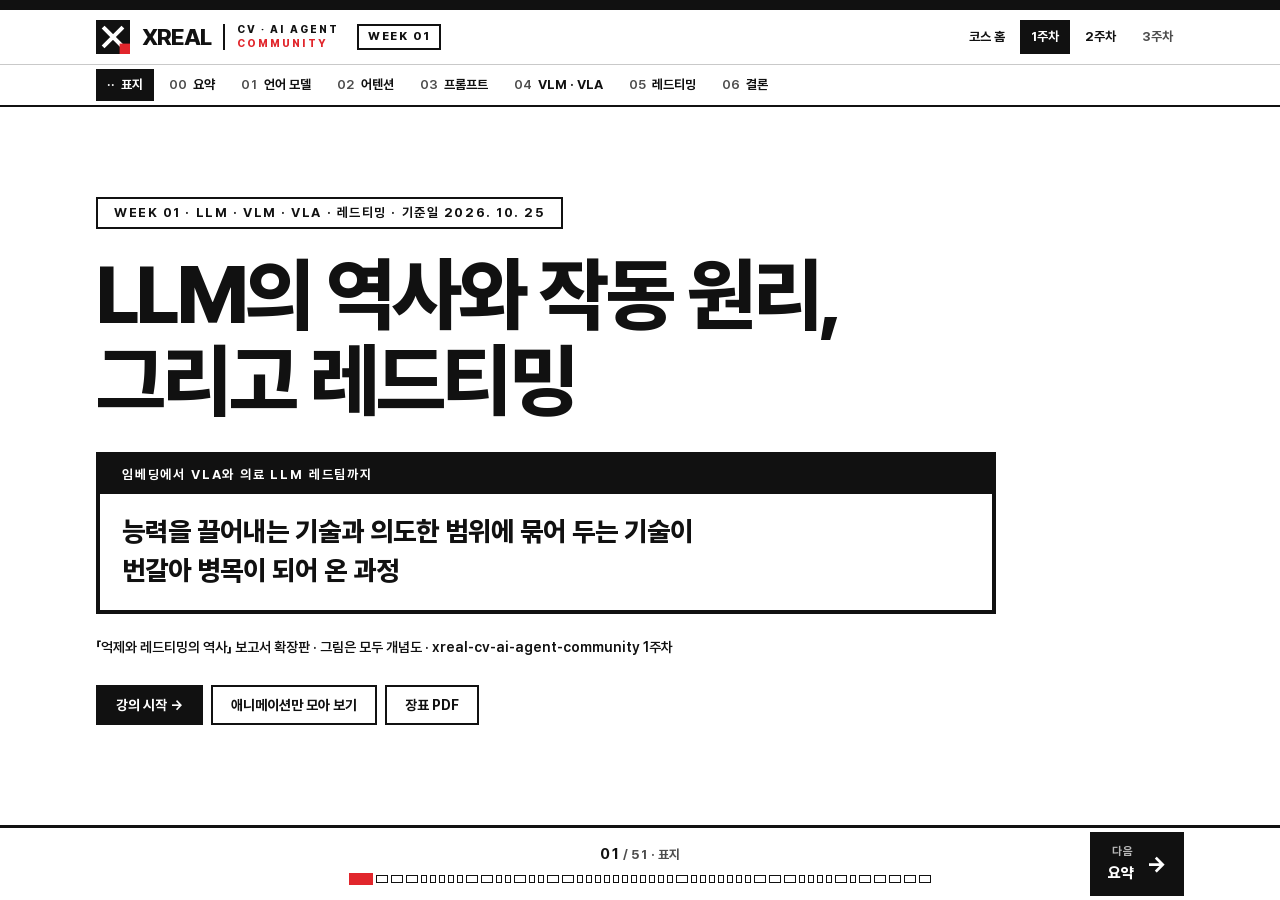
==== commit 4be0d7c3: "발표자 전용 빨간펜 필기와 PDF 내보내기 - assets/ink.js·ink.css: 주소에 ?pen을 붙여 켜는 필기 도구 (빨간 펜·굵기 3단계, 형광펜, 레이저, 지우개, " ====
--- a/week1/index.html
+++ b/week1/index.html
@@ -19,6 +19,7 @@
 <link rel="stylesheet" href="../assets/style.css">
 <link rel="stylesheet" href="../assets/deck.css">
 <link rel="stylesheet" href="../assets/scenes.css">
+<link rel="stylesheet" href="../assets/ink.css">
 </head>
 <body>
 <svg width="0" height="0" style="position:absolute" aria-hidden="true" focusable="false">
@@ -229,7 +230,7 @@
     <div class="brk"></div>
     <div class="sec-head rv" style="margin-top:44px">
       <div class="eyebrow"><span class="tag">03 프롬프트</span><span>부스터에서 브레이크로</span></div>
-      <h2 style="font-size:clamp(22px,3.2vw,32px)">2025~2026년 공식 가이드는 독려 문구를 빼고 범위를 정하라고 권한다</h2>
+      <h2 style="font-size:clamp(22px,3.2cqw,32px)">2025~2026년 공식 가이드는 독려 문구를 빼고 범위를 정하라고 권한다</h2>
     </div>
     <div class="rv">
       <div class="switch" id="bbSwitch"><button type="button" aria-pressed="true" data-v="both">둘 다 보기</button><button type="button" aria-pressed="false" data-v="old">2023년</button><button type="button" aria-pressed="false" data-v="new">2025~2026년</button></div>
@@ -284,7 +285,7 @@
     <div class="brk"></div>
     <div class="sec-head rv" style="margin-top:44px">
       <div class="eyebrow"><span class="tag">04 VLA</span><span>그림 8 · VLA의 작동 원리</span></div>
-      <h2 style="font-size:clamp(22px,3.2vw,32px)">VLA는 VLM이 보고 이해한 것을 로봇 행동으로 출력한다</h2>
+      <h2 style="font-size:clamp(22px,3.2cqw,32px)">VLA는 VLM이 보고 이해한 것을 로봇 행동으로 출력한다</h2>
     </div>
     <div class="demo rv">
       <div class="demo-h"><span class="tag">실습</span><strong>행동 출력 방식</strong>
@@ -408,5 +409,6 @@
 </script>
 <script src="../assets/deck.js"></script>
 <script src="week1.js"></script>
+<script src="../assets/ink.js"></script>
 </body>
 </html>
--- a/assets/style.css
+++ b/assets/style.css
@@ -49,10 +49,10 @@
 .kicker{font-size:14px;font-weight:700;color:var(--sub)}
 h1,h2,h3{letter-spacing:-.03em;text-wrap:balance}
 .hero{padding:72px 0 48px}
-.hero h1{font-weight:800;font-size:clamp(38px,7.4vw,84px);line-height:1.08;margin:22px 0 28px;letter-spacing:-.045em}
+.hero h1{font-weight:800;font-size:clamp(38px,7.4cqw,84px);line-height:1.08;margin:22px 0 28px;letter-spacing:-.045em}
 .hero .slab{border:4px solid var(--ink);max-width:900px}
 .hero .slab b{display:block;background:var(--ink);color:#fff;font-size:13px;letter-spacing:.14em;padding:8px 22px}
-.hero .slab p{margin:0;padding:18px 22px 20px;font-weight:800;font-size:clamp(18px,2.6vw,27px);line-height:1.45}
+.hero .slab p{margin:0;padding:18px 22px 20px;font-weight:800;font-size:clamp(18px,2.6cqw,27px);line-height:1.45}
 .hero .note{margin-top:22px;font-weight:600;font-size:14px}
 .btns{display:flex;flex-wrap:wrap;gap:8px;margin-top:26px}
 .btn{display:inline-flex;align-items:center;gap:8px;font-weight:700;font-size:14px;border:2px solid var(--ink);background:var(--bg);color:var(--ink);
@@ -64,7 +64,7 @@
 
 .sec{padding:64px 0 8px;scroll-margin-top:64px}
 .sec-head .eyebrow{margin-bottom:12px}
-.sec-head h2{font-weight:800;font-size:clamp(26px,4vw,42px);line-height:1.2;margin:0 0 10px}
+.sec-head h2{font-weight:800;font-size:clamp(26px,4cqw,42px);line-height:1.2;margin:0 0 10px}
 .sec-head p{margin:0;color:var(--sub);max-width:72ch}
 .panel{border:2px solid var(--ink);padding:22px 24px;background:var(--bg)}
 .panel.thick{border-width:4px}
@@ -78,7 +78,7 @@
 .redline{display:grid;grid-template-columns:150px 1fr;gap:16px;border-top:3px solid var(--accent);padding-top:16px;margin-top:28px}
 .redline b{color:var(--accent);font-size:20px;font-weight:800}
 .redline p{margin:0}
-@media (max-width:640px){.redline{grid-template-columns:1fr;gap:4px}}
+@container (max-width:640px){.redline{grid-template-columns:1fr;gap:4px}}
 .cap{font-size:13.5px;color:var(--sub);margin:14px 0 0}
 .formula{border:2px solid var(--ink);padding:12px 18px;font-weight:800;margin-top:16px;overflow-x:auto;white-space:nowrap}
 
@@ -92,7 +92,7 @@
 /* 숫자 카드 */
 .stat{border:2px solid var(--ink);padding:24px 26px;transition:transform .2s,box-shadow .2s}
 .stat:hover{transform:translate(-4px,-4px);box-shadow:6px 6px 0 var(--ink)}
-.stat .big{font-size:clamp(40px,5.4vw,64px);font-weight:800;line-height:1.05;letter-spacing:-.04em;font-variant-numeric:tabular-nums}
+.stat .big{font-size:clamp(40px,5.4cqw,64px);font-weight:800;line-height:1.05;letter-spacing:-.04em;font-variant-numeric:tabular-nums}
 .stat h4{font-size:19px;font-weight:800;margin:12px 0 6px}
 .stat p{margin:0;color:var(--sub)}
 
@@ -117,5 +117,6 @@
 .foot p{margin:0}
 .foot strong{color:var(--ink)}
 .domain{font-family:var(--mono);font-size:13px;background:var(--soft);padding:2px 8px;color:var(--ink)}
-@media (max-width:640px){.formula{white-space:normal}.tscroll .tbl{min-width:620px}.hero{padding-top:44px}}
+@container (max-width:640px){.formula{white-space:normal}.tscroll .tbl{min-width:620px}}
+@media (max-width:640px){.hero{padding-top:44px}}
 @media (max-width:640px){.brand .div,.brand .sub,.wkchip{display:none}.brand .mark{width:30px;height:30px}.brand .word{font-size:20px}.topbar .wrap{min-height:48px;gap:8px}.topnav{margin-left:auto}.topnav a{padding:4px 7px;font-size:12.5px}.brand{font-size:14px}}
--- a/assets/deck.css
+++ b/assets/deck.css
@@ -34,7 +34,7 @@
 .tl-card .who{font-weight:700;color:var(--sub);font-size:14px}
 .tl-card p{margin:8px 0 0}
 .tl-ctl{display:flex;gap:6px;margin-top:12px;flex-wrap:wrap}
-@media (max-width:760px){.tl{grid-template-columns:repeat(5,minmax(0,1fr))}.tl::before{display:none}.eras{grid-template-columns:repeat(3,1fr)}.tl-card{grid-template-columns:1fr}.tl-card .yr{font-size:40px}}
+@container (max-width:760px){.tl{grid-template-columns:repeat(5,minmax(0,1fr))}.tl::before{display:none}.eras{grid-template-columns:repeat(3,1fr)}.tl-card{grid-template-columns:1fr}.tl-card .yr{font-size:40px}}
 
 /* n-gram */
 .ng-ctx{display:flex;flex-wrap:wrap;gap:10px;align-items:stretch}
@@ -55,7 +55,7 @@
 .brow .p{font-weight:800;font-variant-numeric:tabular-nums}
 .brow input{width:100%;accent-color:var(--accent)}
 .brow small{display:block;font-size:11.5px;color:var(--sub);text-align:center}
-@media (max-width:640px){.brow{grid-template-columns:60px 1fr 46px}.brow .ctl{grid-column:1/-1}}
+@container (max-width:640px){.brow{grid-template-columns:60px 1fr 46px}.brow .ctl{grid-column:1/-1}}
 .toggle{display:inline-flex;align-items:center;gap:8px;font-weight:700;font-size:14px;cursor:pointer;margin-top:14px}
 .toggle input{accent-color:var(--accent);width:18px;height:18px}
 .boom{display:grid;grid-template-columns:auto 1fr;gap:18px;align-items:center;margin-top:8px}
@@ -80,7 +80,7 @@
 .att-steps button[aria-selected="true"] small{color:#ccc}
 .att-steps button.past{border-color:var(--accent)}
 .att-say{margin-top:14px;min-height:3.3em;font-weight:600}
-@media (max-width:700px){.att-steps{grid-template-columns:1fr 1fr}}
+@container (max-width:700px){.att-steps{grid-template-columns:1fr 1fr}}
 
 /* 마스크 격자 */
 .mask-wrap{display:grid;grid-template-columns:minmax(0,auto) 1fr;gap:28px;align-items:start;margin-top:20px}
@@ -97,7 +97,7 @@
 .minfo dl{margin:0;display:grid;grid-template-columns:96px 1fr;gap:8px 14px}
 .minfo dt{font-weight:800}
 .minfo dd{margin:0}
-@media (max-width:700px){.mask-wrap{grid-template-columns:1fr}.mgrid i{width:26px;height:26px}}
+@container (max-width:700px){.mask-wrap{grid-template-columns:1fr}.mgrid i{width:26px;height:26px}}
 
 /* 프롬프트 방법론 */
 .pm-grid{display:grid;grid-template-columns:repeat(auto-fill,minmax(min(100%,230px),1fr));gap:10px;margin-top:18px}
@@ -135,7 +135,7 @@
 .switch{display:inline-flex;border:2px solid var(--ink);margin-top:18px}
 .switch button{border:0;background:var(--bg);font-weight:800;font-size:14px;padding:9px 18px;cursor:pointer}
 .switch button[aria-pressed="true"]{background:var(--ink);color:#fff}
-@media (max-width:760px){.bb{grid-template-columns:1fr}.bb > div + div{border-left:0;border-top:3px solid var(--ink)}}
+@container (max-width:760px){.bb{grid-template-columns:1fr}.bb > div + div{border-left:0;border-top:3px solid var(--ink)}}
 
 /* 파이프라인 (VLM · VLA) */
 .pipe{display:flex;align-items:stretch;gap:0;flex-wrap:wrap;row-gap:10px}
@@ -149,7 +149,7 @@
 .pipe .ar{flex:0 0 26px;display:grid;place-items:center;font-weight:800;color:var(--sub)}
 .pipe .ar.on{color:var(--accent)}
 .say{margin-top:16px;border-left:4px solid var(--accent);padding:6px 14px;min-height:3.2em;font-weight:600}
-@media (max-width:760px){.pipe{flex-direction:column}.pipe .ar{transform:rotate(90deg);height:22px}}
+@container (max-width:760px){.pipe{flex-direction:column}.pipe .ar{transform:rotate(90deg);height:22px}}
 
 /* 공격면 */
 .surf{display:grid;grid-template-columns:repeat(5,minmax(0,1fr));gap:0;border:3px solid var(--ink)}
@@ -166,7 +166,7 @@
 .surf.focus .col.on h5{background:var(--accent)}
 .phase{display:grid;grid-template-columns:3fr 2fr;margin-bottom:8px;font-weight:800;font-size:13px;letter-spacing:.06em}
 .phase span:last-child{text-align:right}
-@media (max-width:860px){.surf{grid-template-columns:1fr 1fr}.surf .col{border-top:1.5px solid var(--ink)}.phase{display:none}}
+@container (max-width:860px){.surf{grid-template-columns:1fr 1fr}.surf .col{border-top:1.5px solid var(--ink)}.phase{display:none}}
 
 .acc{border:3px solid var(--ink);margin-top:20px}
 .acc details{border-top:1.5px solid var(--ink)}
@@ -190,7 +190,7 @@
 .coevo tr.on td.c2{background:var(--accent);border-color:var(--accent);color:#fff;transition-delay:.25s}
 .coevo tr.on td.c3{background:var(--accent-soft);border-color:var(--accent);transition-delay:.5s}
 .coevo tr.on td.arw{color:var(--accent)}
-@media (max-width:700px){.coevo td{padding:8px;font-size:13px}.coevo td.arw{width:16px}}
+@container (max-width:700px){.coevo td{padding:8px;font-size:13px}.coevo td.arw{width:16px}}
 
 .concl .panel{position:relative;padding-top:56px}
 .concl .n{position:absolute;top:0;left:0;background:var(--ink);color:#fff;font-weight:800;font-size:22px;width:44px;height:44px;display:grid;place-items:center}
@@ -198,7 +198,7 @@
 .nextbox{margin-top:24px;border:3px solid var(--accent);padding:18px 22px;display:grid;grid-template-columns:120px 1fr;gap:14px}
 .nextbox b{color:var(--accent);font-size:18px}
 .nextbox p{margin:0}
-@media (max-width:640px){.nextbox{grid-template-columns:1fr}}
+@container (max-width:640px){.nextbox{grid-template-columns:1fr}}
 
 /* ---------- 슬라이드: 한 화면에 한 장 ---------- */
 body.paged{padding-bottom:84px}
@@ -228,7 +228,7 @@
 .fit .pm-detail .num{font-size:32px}
 .fit .bb > div{padding:16px 18px}
 .fit .bb pre{margin-bottom:8px}
-.fit .sec-head h2{font-size:clamp(24px,3.2vw,38px)}
+.fit .sec-head h2{font-size:clamp(24px,3.2cqw,38px)}
 .pager{position:fixed;left:0;right:0;bottom:0;z-index:45;background:var(--bg);border-top:3px solid var(--ink)}
 .pager .wrap{display:grid;grid-template-columns:minmax(0,1fr) auto minmax(0,1fr);align-items:center;gap:16px;min-height:72px;padding-bottom:env(safe-area-inset-bottom,0px)}
 .pg-btn{display:flex;align-items:center;gap:12px;border:2px solid var(--ink);background:var(--bg);padding:8px 16px;cursor:pointer;text-align:left;justify-self:start;max-width:100%;transition:background .15s,color .15s,border-color .15s}
@@ -253,7 +253,7 @@
 .pg-dots button.cur{background:var(--accent);border-color:var(--accent);width:24px}
 .nextcard{display:grid;grid-template-columns:auto 1fr auto;align-items:center;gap:24px;margin-top:64px;border:4px solid var(--ink);padding:26px 30px;text-decoration:none;cursor:pointer;background:var(--bg);width:100%;text-align:left;transition:background .2s,color .2s,box-shadow .2s,transform .2s}
 .nextcard .lb{font-size:13px;font-weight:800;letter-spacing:.14em;color:var(--accent)}
-.nextcard .nm{font-size:clamp(24px,3.6vw,38px);font-weight:800;letter-spacing:-.03em;line-height:1.15}
+.nextcard .nm{font-size:clamp(24px,3.6cqw,38px);font-weight:800;letter-spacing:-.03em;line-height:1.15}
 .nextcard .ds{font-size:14.5px;color:var(--sub);margin-top:4px}
 .nextcard .ar{font-size:44px;font-weight:800;transition:transform .2s}
 .nextcard .no{font-size:56px;font-weight:800;line-height:1;letter-spacing:-.04em;font-variant-numeric:tabular-nums}
@@ -264,8 +264,8 @@
   .pager .wrap{grid-template-columns:auto 1fr auto;gap:8px;min-height:62px}
   .pg-btn{padding:8px 12px}.pg-btn .t{display:none}
   .pg-dots{display:none}
-  .nextcard{grid-template-columns:1fr auto;padding:20px}.nextcard .no{display:none}
 }
+@container (max-width:700px){.nextcard{grid-template-columns:1fr auto;padding:20px}.nextcard .no{display:none}}
 
 /* ---------- 애니메이션 장면 슬라이드 ---------- */
 .scn{display:grid;grid-template-columns:minmax(0,1fr) 300px;gap:28px;align-items:center}
@@ -275,10 +275,39 @@
 .scn .ctl{display:flex;flex-wrap:wrap;align-items:center;gap:6px;margin-top:10px}
 .scn .ctl .btn{padding:6px 14px;font-size:13px}
 .scn .stp{font-size:13px;font-weight:700;color:var(--sub);font-variant-numeric:tabular-nums;margin-left:auto}
-.scn h2{font-size:clamp(24px,2.8vw,34px);font-weight:800;line-height:1.2;margin:14px 0 12px;letter-spacing:-.03em}
+.scn h2{font-size:clamp(24px,2.8cqw,34px);font-weight:800;line-height:1.2;margin:14px 0 12px;letter-spacing:-.03em}
 .scn .cap{font-size:15px;color:var(--ink);margin:0;line-height:1.7}
 .scn .src{font-size:12.5px;color:var(--sub);margin-top:16px;border-top:1.5px solid var(--rule);padding-top:10px}
 .scn .side .eyebrow{gap:8px}
 .scn .side .tag{min-width:0}
 .fit .scn .stage{max-width:calc((100dvh - var(--top,110px) - var(--bot,76px) - 110px) * 16 / 9)}
-@media (max-width:900px){.scn{grid-template-columns:1fr;gap:14px}.scn .side{order:-1}}
+@container (max-width:900px){.scn{grid-template-columns:1fr;gap:14px}.scn .side{order:-1}}
+
+/* ---------- 슬라이드 상자 ----------
+   슬라이드 안의 반응형 규칙은 화면(@media)이 아니라 이 상자의 폭(@container, cqw)에 맞춘다.
+   그래야 PDF로 뽑을 때(인쇄 창의 폭은 화면과 다르다)도 화면과 같은 줄바꿈이 나오고, 필기가 제자리에 남는다. */
+.fitbox{position:relative;container-type:inline-size}
+
+/* ---------- PDF·인쇄: 슬라이드 한 장 = 16:9 한 쪽 (1280×720) ---------- */
+@media print{
+  @page{size:1280px 720px;margin:0}
+  html,body{-webkit-print-color-adjust:exact;print-color-adjust:exact}
+}
+body.print-prep{border-top:0!important;margin:0!important;padding:0!important;overflow:visible!important;height:auto!important;background:#fff;-webkit-print-color-adjust:exact;print-color-adjust:exact}
+body.print-prep .topbar,body.print-prep .pager,body.print-prep .foot,body.print-prep .zoom-note,body.print-prep .readbar{display:none!important}
+body.print-prep main{position:static!important;inset:auto!important;max-width:none!important;width:1280px!important;padding:0!important;margin:0!important;overflow:visible!important}
+body.print-prep .slide{display:flex!important;flex-direction:column;justify-content:center;align-items:center;position:relative;width:1280px;height:720px;padding:36px 44px 56px!important;margin:0;overflow:hidden;box-sizing:border-box;break-after:page;page-break-after:always;animation:none!important;background:#fff}
+body.print-prep .slide.pp-last{break-after:auto;page-break-after:auto}
+body.print-prep .slide.pp-skip{display:none!important}
+body.print-prep .slide > .fitbox{flex:none;margin:0!important;height:auto}
+body.print-prep .slide::before{content:"";position:absolute;left:0;right:0;top:0;height:8px;background:var(--ink)}
+body.print-prep .pp-meta{position:absolute;left:44px;right:44px;bottom:18px;display:flex;justify-content:space-between;gap:24px;font-size:11.5px;font-weight:700;color:var(--ink);border-top:1.5px solid var(--ink);padding-top:8px;font-variant-numeric:tabular-nums}
+body.print-prep .pp-meta span:first-child{white-space:nowrap;overflow:hidden;text-overflow:ellipsis}
+body.print-prep .rv{opacity:1!important;transform:none!important;transition:none!important}
+body.print-prep *{animation:none!important;transition:none!important}
+/* 화면 조작용 요소는 자리만 남기고 감춘다 (자리를 없애면 아래 내용이 올라가 필기가 어긋난다) */
+body.print-prep .btns,body.print-prep .scn .ctl,body.print-prep .scn .src,body.print-prep .demo-h .hint{visibility:hidden!important}
+body.print-prep .scn .prog{display:none!important}
+body.print-prep.pp-noink svg.ink{display:none!important}
+.pp-meta{display:none}
+body.print-prep .pp-meta{display:flex}
--- a/assets/ink.css
+++ b/assets/ink.css
@@ -0,0 +1,73 @@
+/* 발표자 전용 빨간펜 필기 (assets/ink.js) */
+svg.ink{position:absolute;left:0;top:0;width:100%;height:1px;overflow:visible;pointer-events:none;z-index:20}
+svg.ink path{fill:none;stroke-linecap:round;stroke-linejoin:round}
+svg.ink .ink-p{stroke:#e1262c}
+svg.ink .ink-h{stroke:#e1262c;stroke-opacity:.22}
+svg.ink .ink-l{stroke:#ff1d1d;filter:drop-shadow(0 0 3px rgba(255,40,40,.9));transition:opacity .6s ease}
+body.ink-hidden svg.ink{display:none}
+
+/* 그리는 동안에는 슬라이드 내용이 눌리지 않는다 */
+body.inking main{touch-action:none;-webkit-user-select:none;user-select:none;cursor:crosshair}
+body.inking main *{pointer-events:none!important}
+body.inking.tool-pen main{cursor:url("data:image/svg+xml,%3Csvg xmlns='http://www.w3.org/2000/svg' width='18' height='18'%3E%3Ccircle cx='9' cy='9' r='3.2' fill='%23e1262c'/%3E%3Ccircle cx='9' cy='9' r='6.5' fill='none' stroke='%23e1262c' stroke-opacity='.45'/%3E%3C/svg%3E") 9 9,crosshair}
+body.inking.tool-hl main{cursor:url("data:image/svg+xml,%3Csvg xmlns='http://www.w3.org/2000/svg' width='22' height='22'%3E%3Crect x='3' y='3' width='16' height='16' rx='8' fill='%23e1262c' fill-opacity='.3'/%3E%3C/svg%3E") 11 11,crosshair}
+body.inking.tool-eraser main,body.inking.tool-laser main{cursor:none}
+
+.ink-cursor{position:fixed;z-index:69;pointer-events:none;border-radius:50%;transform:translate(-50%,-50%);display:none}
+.ink-cursor.eraser{border:2px solid var(--ink);background:rgba(255,255,255,.55)}
+.ink-cursor.laser{width:14px;height:14px;background:#ff2020;box-shadow:0 0 10px 4px rgba(255,30,30,.55)}
+
+/* 도구 막대 */
+.inkbar{position:fixed;right:10px;top:calc((var(--top,110px) + 100vh - var(--bot,76px)) / 2);transform:translateY(-50%);z-index:70;display:flex;flex-direction:column;align-items:center;gap:2px;padding:5px;background:var(--bg);border:2px solid var(--ink);box-shadow:4px 4px 0 var(--ink);max-height:calc(100vh - var(--top,110px) - var(--bot,76px) - 12px);overflow-y:auto;scrollbar-width:none}
+.inkbar::-webkit-scrollbar{display:none}
+/* 도구 막대가 슬라이드를 가리지 않게 오른쪽 자리를 비운다 */
+body.ink-on.fit main{right:62px}
+.inkbar button{width:38px;height:36px;display:grid;place-items:center;border:0;background:transparent;color:var(--ink);cursor:pointer;padding:0}
+.inkbar button:hover{background:var(--soft)}
+.inkbar button[aria-pressed="true"]{background:var(--accent);color:#fff}
+.inkbar button:disabled{opacity:.28;cursor:default;background:transparent}
+.inkbar svg{width:21px;height:21px;fill:none;stroke:currentColor;stroke-width:1.9;stroke-linecap:round;stroke-linejoin:round}
+.inkbar hr{width:26px;border:0;border-top:1.5px solid var(--rule);margin:3px 0}
+.inkbar .ink-sizes{display:flex;flex-direction:column;align-items:center}
+.inkbar .ink-sizes button{height:22px}
+.inkbar .ink-sizes i{display:block;border-radius:50%;background:currentColor}
+.inkbar .ink-sizes button[aria-pressed="true"]{background:transparent;color:var(--accent)}
+.inkbar .ink-sizes button[aria-pressed="true"] i{box-shadow:0 0 0 2px #fff,0 0 0 3.5px var(--accent)}
+.inkbar .ink-fold svg{transition:transform .2s}
+.inkbar .ink-count{font-size:10.5px;font-weight:800;color:var(--accent);min-height:13px;line-height:13px;font-variant-numeric:tabular-nums}
+.inkbar.ink-min > :not(.ink-fold){display:none}
+.inkbar.ink-min .ink-fold{color:var(--accent)}
+.inkbar.ink-min .ink-fold svg{transform:rotate(180deg)}
+.inkbar :focus-visible{outline:3px solid var(--accent);outline-offset:-3px}
+
+.ink-pop{position:fixed;z-index:71;width:290px;max-width:calc(100vw - 28px);background:var(--bg);border:2px solid var(--ink);box-shadow:6px 6px 0 var(--ink);padding:16px 18px;display:grid;gap:9px}
+.ink-pop[hidden]{display:none}
+.ink-pop h4{margin:0 0 2px;font-size:16px;font-weight:800;padding-bottom:8px;border-bottom:2px solid var(--ink)}
+.ink-pop label{display:flex;align-items:center;gap:8px;font-weight:700;font-size:14px;cursor:pointer}
+.ink-pop label small{font-weight:600;color:var(--sub);font-size:12px}
+.ink-pop input[type=checkbox]{width:17px;height:17px;accent-color:var(--accent)}
+.ink-pop .btn{justify-content:center;width:100%}
+.ink-pop .ink-note{margin:0;font-size:12.5px;color:var(--sub);line-height:1.55}
+.ink-pop .ink-note b{color:var(--ink)}
+.ink-pop hr{border:0;border-top:1.5px solid var(--rule);margin:2px 0;width:100%}
+
+.ink-toast{position:fixed;left:50%;bottom:calc(var(--bot,76px) + 16px);transform:translateX(-50%);z-index:72;max-width:calc(100vw - 32px);background:var(--ink);color:#fff;font-weight:700;font-size:13.5px;padding:9px 16px;opacity:0;transition:opacity .25s;pointer-events:none;text-align:center}
+.ink-toast.on{opacity:1}
+
+@media (max-height:800px) and (min-width:760px){
+  .inkbar{gap:0;padding:3px}
+  .inkbar button{height:30px}
+  .inkbar .ink-sizes button{height:17px}
+  .inkbar hr{margin:2px 0}
+}
+@media (max-width:759px){
+  .inkbar{top:auto;bottom:calc(var(--bot,62px) + 10px);transform:none;flex-direction:row;flex-wrap:wrap;justify-content:center;max-width:calc(100vw - 24px)}
+  .inkbar hr{width:auto;height:22px;border-top:0;border-left:1.5px solid var(--rule);margin:0 3px}
+  .inkbar .ink-sizes{flex-direction:row}
+  .inkbar .ink-sizes button{width:24px;height:36px}
+  .inkbar .ink-count{display:none}
+}
+
+/* PDF·인쇄에는 도구가 나오지 않는다 */
+body.print-prep .inkbar,body.print-prep .ink-pop,body.print-prep .ink-toast,body.print-prep .ink-cursor{display:none!important}
+@media print{.inkbar,.ink-pop,.ink-toast,.ink-cursor{display:none!important}}
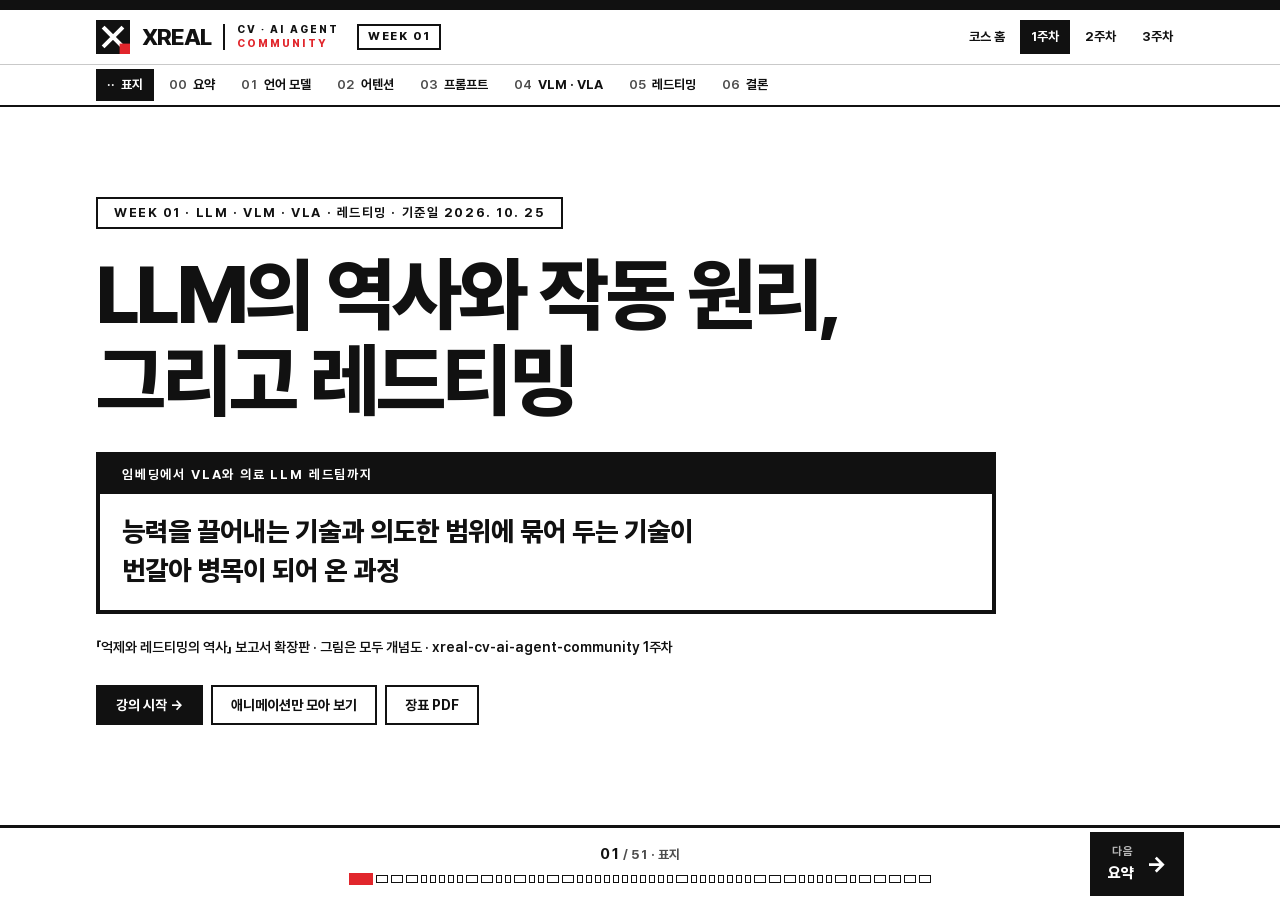
==== commit f7850203: "3주차 강의 공개: 신영환의 바이브코딩 역사 노션 글 「바이브코딩 10개월: 커밋 1,425개로 본 신영환의 2026년」에서 커밋 해시·방법 세부·캡처를 덜어 내고 15장 슬라이드" ====
--- a/week1/index.html
+++ b/week1/index.html
@@ -19,7 +19,6 @@
 <link rel="stylesheet" href="../assets/style.css">
 <link rel="stylesheet" href="../assets/deck.css">
 <link rel="stylesheet" href="../assets/scenes.css">
-<link rel="stylesheet" href="../assets/ink.css">
 </head>
 <body>
 <svg width="0" height="0" style="position:absolute" aria-hidden="true" focusable="false">
@@ -35,7 +34,7 @@
       <a href="../">코스 홈</a>
       <a href="./" aria-current="page">1주차</a>
       <a href="../week2/">2주차</a>
-      <a href="../week3/" class="locked">3주차</a>
+      <a href="../week3/">3주차</a>
     </nav>
   </div>
   <nav class="secnav" aria-label="장 이동">
@@ -409,6 +408,5 @@
 </script>
 <script src="../assets/deck.js"></script>
 <script src="week1.js"></script>
-<script src="../assets/ink.js"></script>
 </body>
 </html>
--- a/assets/deck.css
+++ b/assets/deck.css
@@ -217,8 +217,8 @@
 /* 넓은 화면: 스크롤 없이 화면에 맞춘다 */
 body.fit{overflow:hidden;height:100vh;height:100dvh;padding-bottom:0}
 .fit main{position:fixed;left:0;right:0;top:var(--top,110px);bottom:var(--bot,76px);max-width:none;padding:0;overflow:hidden}
-.fit .slide.cur{display:flex;flex-direction:column;justify-content:center;height:100%;padding:0}
-.fit .slide .fitbox{width:100%;max-width:1120px;margin:0 auto;padding:18px max(16px,env(safe-area-inset-left,0px))}
+.fit .slide.cur{display:block;position:relative;height:100%;padding:0}
+.fit .slide .fitbox{position:absolute;left:0;top:0;transform-origin:0 0;width:100%;max-width:1120px;margin:0;padding:18px max(16px,env(safe-area-inset-left,0px))}
 .zoom-note{position:fixed;right:12px;top:calc(var(--top,110px) + 8px);z-index:30;font-size:11px;font-weight:700;color:var(--sub);background:var(--bg);border:1px solid var(--rule);padding:1px 6px;display:none}
 .fit .zoom-note.on{display:none}
 .fit .pm-grid{grid-template-columns:repeat(6,minmax(0,1fr));gap:8px;margin-top:14px}
@@ -285,7 +285,7 @@
 
 /* ---------- 슬라이드 상자 ----------
    슬라이드 안의 반응형 규칙은 화면(@media)이 아니라 이 상자의 폭(@container, cqw)에 맞춘다.
-   그래야 PDF로 뽑을 때(인쇄 창의 폭은 화면과 다르다)도 화면과 같은 줄바꿈이 나오고, 필기가 제자리에 남는다. */
+   그래야 PDF로 뽑을 때(인쇄 창의 폭은 화면과 다르다)도 화면과 같은 줄바꿈이 나온다. */
 .fitbox{position:relative;container-type:inline-size}
 
 /* ---------- PDF·인쇄: 슬라이드 한 장 = 16:9 한 쪽 (1280×720) ---------- */
@@ -296,18 +296,17 @@
 body.print-prep{border-top:0!important;margin:0!important;padding:0!important;overflow:visible!important;height:auto!important;background:#fff;-webkit-print-color-adjust:exact;print-color-adjust:exact}
 body.print-prep .topbar,body.print-prep .pager,body.print-prep .foot,body.print-prep .zoom-note,body.print-prep .readbar{display:none!important}
 body.print-prep main{position:static!important;inset:auto!important;max-width:none!important;width:1280px!important;padding:0!important;margin:0!important;overflow:visible!important}
-body.print-prep .slide{display:flex!important;flex-direction:column;justify-content:center;align-items:center;position:relative;width:1280px;height:720px;padding:36px 44px 56px!important;margin:0;overflow:hidden;box-sizing:border-box;break-after:page;page-break-after:always;animation:none!important;background:#fff}
+body.print-prep .slide{display:block!important;position:relative;width:1280px!important;height:720px!important;padding:36px 44px 56px!important;margin:0;overflow:hidden;box-sizing:border-box;break-after:page;page-break-after:always;animation:none!important;background:#fff}
 body.print-prep .slide.pp-last{break-after:auto;page-break-after:auto}
 body.print-prep .slide.pp-skip{display:none!important}
-body.print-prep .slide > .fitbox{flex:none;margin:0!important;height:auto}
+body.print-prep .slide > .fitbox{position:absolute!important;left:0!important;top:0!important;margin:0!important;height:auto;transform-origin:0 0}
 body.print-prep .slide::before{content:"";position:absolute;left:0;right:0;top:0;height:8px;background:var(--ink)}
 body.print-prep .pp-meta{position:absolute;left:44px;right:44px;bottom:18px;display:flex;justify-content:space-between;gap:24px;font-size:11.5px;font-weight:700;color:var(--ink);border-top:1.5px solid var(--ink);padding-top:8px;font-variant-numeric:tabular-nums}
 body.print-prep .pp-meta span:first-child{white-space:nowrap;overflow:hidden;text-overflow:ellipsis}
 body.print-prep .rv{opacity:1!important;transform:none!important;transition:none!important}
 body.print-prep *{animation:none!important;transition:none!important}
-/* 화면 조작용 요소는 자리만 남기고 감춘다 (자리를 없애면 아래 내용이 올라가 필기가 어긋난다) */
+/* 화면 조작용 요소는 자리만 남기고 감춘다 */
 body.print-prep .btns,body.print-prep .scn .ctl,body.print-prep .scn .src,body.print-prep .demo-h .hint{visibility:hidden!important}
 body.print-prep .scn .prog{display:none!important}
-body.print-prep.pp-noink svg.ink{display:none!important}
 .pp-meta{display:none}
 body.print-prep .pp-meta{display:flex}
